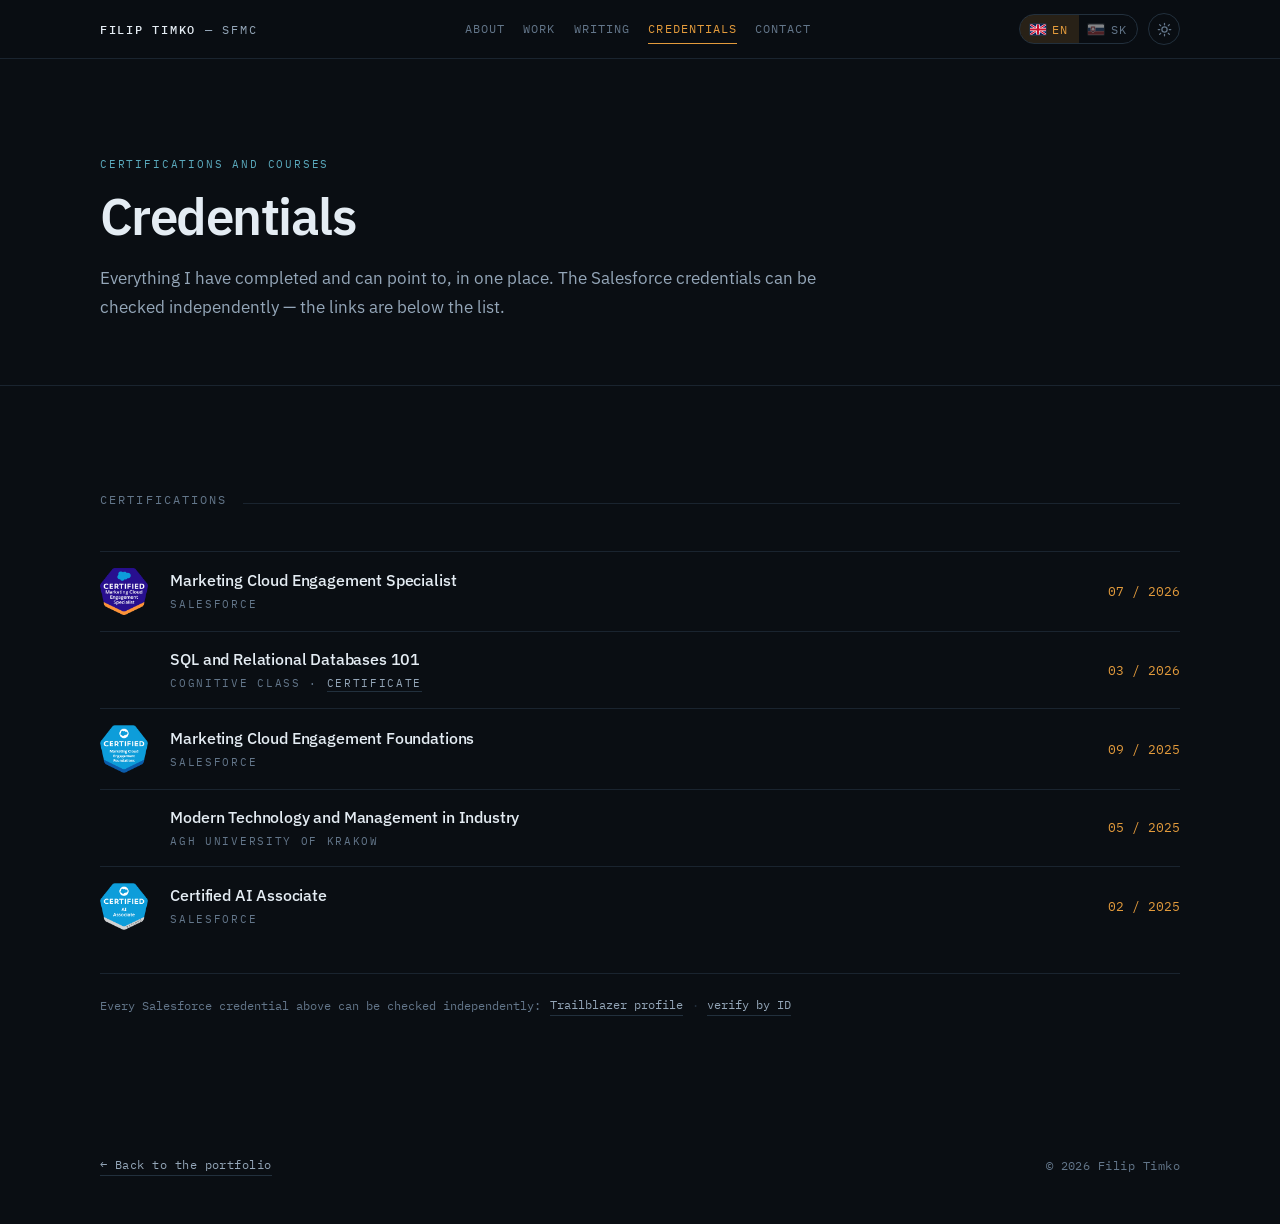
==== credentials/index.html @ 830c54b4 "Menu rework Menu rework" ====
<!doctype html>
<html lang="en">
<head>
<meta charset="utf-8">
<meta name="viewport" content="width=device-width, initial-scale=1">
<title>Credentials — Filip Timko</title>
<meta name="description" content="Certifications and courses completed by Filip Timko - Salesforce Marketing Cloud, SQL and related training.">
<meta property="og:title" content="Credentials — Filip Timko">
<meta property="og:description" content="Certifications and courses completed by Filip Timko - Salesforce Marketing Cloud, SQL and related training.">
<meta property="og:type" content="website">
<meta property="og:url" content="https://timko-filip.github.io/credentials/">
<meta property="og:image" content="https://timko-filip.github.io/assets/img/og.png?v=2">
<meta name="twitter:card" content="summary_large_image">
<meta name="twitter:image" content="https://timko-filip.github.io/assets/img/og.png?v=2">

<link rel="icon" href="../favicon.svg" type="image/svg+xml">
<link rel="preconnect" href="https://fonts.googleapis.com">
<link rel="preconnect" href="https://fonts.gstatic.com" crossorigin>
<link rel="stylesheet" href="https://fonts.googleapis.com/css2?family=IBM+Plex+Mono:wght@400;500&family=IBM+Plex+Sans:wght@400;500;600;700&display=swap">
<link rel="stylesheet" href="../assets/css/style.css">

<script>
  try {
    if (localStorage.getItem('ft-theme') === 'light') {
      document.documentElement.setAttribute('data-ft-theme', 'light');
    }
  } catch (e) {}
</script>
</head>
<body class="case-page">

<header class="topbar">
  <div class="topbar-inner">
    <a class="mark" href="../"><b>Filip Timko</b> — SFMC</a>
    <nav class="nav" aria-label="Sections">
      <a href="../#about" data-en="About" data-sk="O mne">About</a>
      <a href="../#projects" data-en="Work" data-sk="Projekty">Work</a>
      <a href="../writing/" data-en="Writing" data-sk="Texty">Writing</a>
      <a href="../credentials/" aria-current="page" data-en="Credentials" data-sk="Certifikáty">Credentials</a>
      <a href="../#contact" data-en="Contact" data-sk="Kontakt">Contact</a>
    </nav>
    <div class="controls">
      <div class="langswitch" role="group" aria-label="Language">
        <button class="lang-btn" data-lang="en" aria-pressed="true">
          <svg viewBox="0 0 24 16" aria-hidden="true">
            <clipPath id="fl-uk"><rect width="24" height="16" rx="1"></rect></clipPath>
            <g clip-path="url(#fl-uk)">
              <rect width="24" height="16" fill="#012169"></rect>
              <path d="M0,0 L24,16 M24,0 L0,16" stroke="#FFF" stroke-width="3.4"></path>
              <path d="M0,0 L24,16 M24,0 L0,16" stroke="#C8102E" stroke-width="1.9"></path>
              <path d="M12,0 V16 M0,8 H24" stroke="#FFF" stroke-width="5.4"></path>
              <path d="M12,0 V16 M0,8 H24" stroke="#C8102E" stroke-width="3.2"></path>
            </g>
          </svg>
          <span>EN</span>
        </button>
        <button class="lang-btn" data-lang="sk" aria-pressed="false">
          <svg viewBox="0 0 24 16" aria-hidden="true">
            <clipPath id="fl-sk"><rect width="24" height="16" rx="1"></rect></clipPath>
            <g clip-path="url(#fl-sk)">
              <rect width="24" height="16" fill="#FFF"></rect>
              <rect y="5.33" width="24" height="5.34" fill="#0B4EA2"></rect>
              <rect y="10.67" width="24" height="5.33" fill="#EE1C25"></rect>
              <path d="M4.3,3.1 H10.7 V8.6 C10.7,11.3 7.5,12.9 7.5,12.9 C7.5,12.9 4.3,11.3 4.3,8.6 Z"
                    fill="#EE1C25" stroke="#FFF" stroke-width="0.75"></path>
              <path d="M6.9,4.4 H8.1 V10.8 H6.9 Z M5.9,5.9 H9.1 V7.0 H5.9 Z M5.3,7.8 H9.7 V8.9 H5.3 Z"
                    fill="#FFF"></path>
              <path d="M4.6,11.4 C5.3,10.2 6.2,10.4 6.5,11.4 C6.8,10.1 8.2,10.1 8.5,11.4 C8.8,10.4 9.7,10.2 10.4,11.4 Z"
                    fill="#0B4EA2"></path>
            </g>
          </svg>
          <span>SK</span>
        </button>
      </div>
      <button class="theme-btn" id="theme-btn" type="button" aria-label="Switch to light theme" title="Switch to light theme">
        <svg class="i-sun" viewBox="0 0 24 24" fill="none" stroke="currentColor" stroke-width="2" stroke-linecap="round" aria-hidden="true">
          <circle cx="12" cy="12" r="4.2"></circle>
          <path d="M12 2v2.4M12 19.6V22M4.2 4.2l1.7 1.7M18.1 18.1l1.7 1.7M2 12h2.4M19.6 12H22M4.2 19.8l1.7-1.7M18.1 5.9l1.7-1.7"></path>
        </svg>
        <svg class="i-moon" viewBox="0 0 24 24" fill="none" stroke="currentColor" stroke-width="2" stroke-linecap="round" stroke-linejoin="round" aria-hidden="true">
          <path d="M20.5 14.3A8.6 8.6 0 0 1 9.7 3.5a8.6 8.6 0 1 0 10.8 10.8z"></path>
        </svg>
      </button>
    </div>
  </div>
</header>

<main>
  <div class="case-head">
    <div class="wrap">
      <span class="where" data-en="Certifications and courses" data-sk="Certifikáty a kurzy">Certifications and courses</span>
      <h1 data-en="Credentials" data-sk="Certifikáty">Credentials</h1>
      <p class="case-lede" data-en="Everything I have completed and can point to, in one place. The Salesforce credentials can be checked independently — the links are below the list." data-sk="Všetko, čo mám dokončené a viem to doložiť, na jednom mieste. Salesforce certifikácie si viete nezávisle overiť — odkazy sú pod zoznamom.">Everything I have completed and can point to, in one place. The Salesforce credentials can be checked independently — the links are below the list.</p>
    </div>
  </div>

  <section class="case-body">
    <div class="wrap">
      <div class="sec-head">
        <span class="sec-label" data-en="Certifications" data-sk="Certifikácie">Certifications</span>
      </div>
      <div class="certs">
        <div class="cert">
          <img class="cert-badge" src="../assets/img/badges/mc-engagement-specialist.png" alt="Salesforce Certified Marketing Cloud Engagement Specialist" width="48" height="47" loading="lazy">
          <span class="issuer">Salesforce</span>
          <h3>Marketing Cloud Engagement Specialist</h3>
          <p class="when">07 / 2026</p>
        </div>
        <div class="cert">
          <span class="cert-badge"></span>
          <span class="issuer">Cognitive Class · <a href="https://courses.cognitiveclass.ai/certificates/9ca9938abc7b4b8894fe15376e07ab92" target="_blank" rel="noopener" data-en="certificate" data-sk="certifikát">certificate</a></span>
          <h3>SQL and Relational Databases 101</h3>
          <p class="when">03 / 2026</p>
        </div>
        <div class="cert">
          <img class="cert-badge" src="../assets/img/badges/mc-engagement-foundations.png" alt="Salesforce Certified Marketing Cloud Engagement Foundations" width="48" height="47" loading="lazy">
          <span class="issuer">Salesforce</span>
          <h3>Marketing Cloud Engagement Foundations</h3>
          <p class="when">09 / 2025</p>
        </div>
        <div class="cert">
          <span class="cert-badge"></span>
          <span class="issuer">AGH University of Krakow</span>
          <h3 data-en="Modern Technology and Management in Industry" data-sk="Modern Technology and Management in Industry">Modern Technology and Management in Industry</h3>
          <p class="when">05 / 2025</p>
        </div>
        <div class="cert">
          <img class="cert-badge" src="../assets/img/badges/ai-associate.png" alt="Salesforce Certified AI Associate" width="48" height="47" loading="lazy">
          <span class="issuer">Salesforce</span>
          <h3>Certified AI Associate</h3>
          <p class="when">02 / 2025</p>
        </div>
      </div>

        <p class="cert-verify">
          <span data-en="Every Salesforce credential above can be checked independently:" data-sk="Každú Salesforce certifikáciu vyššie si viete nezávisle overiť:">Every Salesforce credential above can be checked independently:</span>
          <a href="https://www.salesforce.com/trailblazer/timko-filip" target="_blank" rel="noopener" data-en="Trailblazer profile" data-sk="Trailblazer profil">Trailblazer profile</a>
          <span class="sep" aria-hidden="true">·</span>
          <a href="https://trailhead.salesforce.com/credentials/verification" target="_blank" rel="noopener" data-en="verify by ID" data-sk="overiť podľa ID">verify by ID</a>
        </p>
    </div>
  </section>


  <footer>
    <div class="wrap">
      <a class="back" href="../" data-en="← Back to the portfolio" data-sk="← Späť na portfólio">← Back to the portfolio</a>
      <span>© <span id="yr">2026</span> Filip Timko</span>
    </div>
  </footer>
</main>

<script src="../assets/js/main.js" defer></script>
</body>
</html>
---- assets/css/style.css ----
/* Dark is the default identity of this page. The toggle opts into light. */
  :root{
    --ground:#0A0E13;
    --surface:#111820;
    --raised:#161F29;
    --line:#22303D;
    --line-soft:#1A242F;
    --ink:#E4ECF3;
    --ink-dim:#94A6B8;
    --ink-faint:#63768A;
    --amber:#E39B3C;
    --amber-hi:#F0AD50;
    --amber-soft:rgba(227,155,60,.14);
    --teal:#5AA9BC;
    --on-accent:#12161B;
    --topbar-bg:rgba(10,14,19,.82);
    --ring:rgba(227,155,60,.07);
    --shadow:rgba(0,0,0,.5);
    --trace-opacity:.5;
    --sans:"IBM Plex Sans","Segoe UI",system-ui,-apple-system,sans-serif;
    --mono:"IBM Plex Mono",ui-monospace,SFMono-Regular,Menlo,monospace;
    --wrap:min(1080px,100% - 3rem);
  }

  :root[data-ft-theme="light"]{
    --ground:#DDE5EC;
    --surface:#E9EFF4;
    --raised:#D1DBE4;
    --line:#AFC0CD;
    --line-soft:#C7D3DD;
    --ink:#0E1821;
    --ink-dim:#405366;
    --ink-faint:#506374;
    --amber:#8E550B;
    --amber-hi:#77460A;
    --amber-soft:rgba(142,85,11,.12);
    --teal:#1B657A;
    --on-accent:#F4F8FB;
    --topbar-bg:rgba(221,229,236,.86);
    --ring:rgba(142,85,11,.12);
    --shadow:rgba(14,24,33,.16);
    --trace-opacity:.45;
  }

  html{color-scheme:dark;scroll-behavior:smooth}
  html[data-ft-theme="light"]{color-scheme:light}

  *{box-sizing:border-box}

  body{
    margin:0;
    background:var(--ground);
    color:var(--ink);
    font-family:var(--sans);
    font-size:17px;
    line-height:1.65;
    -webkit-font-smoothing:antialiased;
  }

  a{color:inherit}
  :focus-visible{outline:2px solid var(--amber);outline-offset:3px;border-radius:2px}

  .wrap{width:var(--wrap);margin-inline:auto}

  /* ---------- header ---------- */
  .topbar{
    position:sticky;top:0;z-index:20;
    background:var(--topbar-bg);
    backdrop-filter:blur(10px);
    border-bottom:1px solid var(--line-soft);
  }
  .topbar-inner{
    width:var(--wrap);margin-inline:auto;
    display:flex;align-items:center;justify-content:space-between;gap:1rem;
    height:58px;
  }
  .mark{
    font-family:var(--mono);font-size:.78rem;letter-spacing:.14em;
    text-transform:uppercase;color:var(--ink-dim);text-decoration:none;
    white-space:nowrap;
  }
  .mark b{color:var(--ink);font-weight:500}

  .nav{
    display:flex;gap:1.15rem;flex:1;justify-content:center;
    overflow-x:auto;scrollbar-width:none;-ms-overflow-style:none;
  }
  .nav::-webkit-scrollbar{display:none}
  .nav a{
    font-family:var(--mono);font-size:.72rem;letter-spacing:.09em;
    text-transform:uppercase;color:var(--ink-faint);text-decoration:none;
    white-space:nowrap;padding:.3rem 0;
    border-bottom:1px solid transparent;
    transition:color .18s,border-color .18s;
  }
  .nav a:hover{color:var(--ink)}
  .nav a.active,
  .nav a[aria-current="page"]{color:var(--amber);border-bottom-color:var(--amber)}

  /* "see everything" link that sends a section on to its own page */
  .sec-more{
    margin:1.6rem 0 0;font-family:var(--mono);font-size:.8rem;letter-spacing:.04em;
  }
  .sec-more a{
    color:var(--teal);text-decoration:none;border-bottom:1px solid transparent;
    transition:color .18s,border-color .18s;
  }
  .sec-more a:hover{color:var(--amber);border-bottom-color:var(--amber)}

  .langswitch{display:flex;border:1px solid var(--line);border-radius:999px;overflow:hidden}
  .lang-btn{
    appearance:none;border:0;background:transparent;cursor:pointer;
    display:inline-flex;align-items:center;gap:.42rem;
    font-family:var(--mono);font-size:.72rem;letter-spacing:.1em;
    padding:.38rem .62rem;color:var(--ink-faint);
    transition:color .18s,background .18s;
  }
  .lang-btn:hover{color:var(--ink)}
  .lang-btn[aria-pressed="true"]{background:var(--amber-soft);color:var(--amber)}
  .lang-btn svg{
    width:16px;height:11px;display:block;border-radius:1px;
    box-shadow:0 0 0 1px var(--line);
    opacity:.5;filter:saturate(.45);transition:opacity .18s,filter .18s;
  }
  .lang-btn[aria-pressed="true"] svg,
  .lang-btn:hover svg{opacity:1;filter:none}

  .controls{display:flex;align-items:center;gap:.6rem}
  .theme-btn{
    appearance:none;cursor:pointer;
    display:inline-flex;align-items:center;justify-content:center;
    width:32px;height:32px;border-radius:999px;
    border:1px solid var(--line);background:transparent;color:var(--ink-faint);
    transition:color .18s,border-color .18s,background .18s;
  }
  .theme-btn:hover{color:var(--amber);border-color:var(--amber);background:var(--amber-soft)}
  .theme-btn svg{width:15px;height:15px;display:block}
  .theme-btn .i-moon{display:none}
  :root[data-ft-theme="light"] .theme-btn .i-moon{display:block}
  :root[data-ft-theme="light"] .theme-btn .i-sun{display:none}

  /* ---------- hero ---------- */
  .hero{position:relative;overflow:hidden;border-bottom:1px solid var(--line-soft);padding-bottom:clamp(2.5rem,6vw,4rem)}
  .journey-band{
    position:relative;width:100%;
    height:clamp(170px,23vw,240px);
    margin-top:clamp(2.5rem,6vw,4rem);
  }
  .journey{position:absolute;inset:0;width:100%;height:100%;display:block;pointer-events:none}

  .hero-inner{
    position:relative;z-index:2;
    padding:clamp(4rem,10vw,7rem) 0 0;
  }
  .eyebrow{
    font-family:var(--mono);font-size:.75rem;letter-spacing:.18em;
    text-transform:uppercase;color:var(--ink-faint);margin:0 0 1.6rem;
    display:flex;align-items:center;gap:.6rem;
  }
  .eyebrow::before{content:"";width:26px;height:1px;background:var(--amber);display:inline-block}

  h1{
    font-size:clamp(3rem,9.5vw,6.2rem);
    line-height:.98;letter-spacing:-.04em;font-weight:600;
    margin:0;text-wrap:balance;
  }
  .role{
    font-family:var(--mono);font-size:clamp(.85rem,1.9vw,1rem);
    color:var(--amber);margin:1.2rem 0 0;letter-spacing:-.01em;
  }
  .lede{
    max-width:30em;color:var(--ink-dim);font-size:1.06rem;
    margin:1.8rem 0 0;text-wrap:pretty;
  }
  .actions{display:flex;flex-wrap:wrap;gap:.7rem;margin-top:2.5rem}
  .btn{
    display:inline-flex;align-items:center;gap:.5rem;
    font-family:var(--mono);font-size:.8rem;letter-spacing:.06em;
    text-decoration:none;padding:.72rem 1.15rem;border-radius:3px;
    border:1px solid var(--line);color:var(--ink);
    background:color-mix(in srgb, var(--ground) 65%, transparent);
    transition:border-color .18s,background .18s,transform .18s;
  }
  .btn:hover{border-color:var(--amber);background:var(--amber-soft);transform:translateY(-1px)}
  .btn-primary{background:var(--amber);border-color:var(--amber);color:var(--on-accent);font-weight:500}
  .btn-primary:hover{background:var(--amber-hi);border-color:var(--amber-hi);color:var(--on-accent)}

  .journey-caption{
    font-family:var(--mono);font-size:.71rem;line-height:1.6;letter-spacing:.03em;
    color:var(--ink-faint);margin:1.2rem 0 0;max-width:34em;
  }

  /* ---------- sections ---------- */
  section{
    padding:clamp(4rem,9vw,6.5rem) 0;
    border-bottom:1px solid var(--line-soft);
    scroll-margin-top:74px;
  }
  .sec-head{display:flex;align-items:baseline;gap:1rem;margin-bottom:2.6rem}
  .sec-label{
    font-family:var(--mono);font-size:.73rem;letter-spacing:.18em;
    text-transform:uppercase;color:var(--ink-faint);white-space:nowrap;
  }
  .sec-head::after{content:"";flex:1;height:1px;background:var(--line-soft)}

  /* ---------- scope strip ---------- */
  .scope{border-bottom:1px solid var(--line-soft);padding:clamp(2rem,4vw,2.8rem) 0}
  .scope-grid{display:grid;grid-template-columns:repeat(auto-fit,minmax(215px,1fr));gap:1.7rem 2.6rem}
  .scope h3{
    font-family:var(--mono);font-size:.68rem;letter-spacing:.16em;
    text-transform:uppercase;color:var(--teal);font-weight:500;margin:0 0 .5rem;
  }
  .scope p{margin:0;color:var(--ink-dim);font-size:.93rem;line-height:1.55}

  /* ---------- about ---------- */
  .about-photo{margin:0 0 1.6rem}
  .about-photo img{
    display:block;width:132px;height:132px;border-radius:50%;
    object-fit:cover;border:1px solid var(--line);
    box-shadow:0 0 0 5px var(--ring);
  }
  .thesis-curve{display:block;width:100%;height:auto;margin:0;opacity:.75}
  .thesis-curve .curve{
    fill:none;stroke:var(--amber);stroke-width:1.8;
    stroke-linecap:round;stroke-linejoin:round;
    stroke-dasharray:640;stroke-dashoffset:640;
    animation:draw 2.2s cubic-bezier(.6,.05,.2,1) .3s forwards;
  }
  .thesis-curve .setpoint{stroke:var(--teal);stroke-width:1;stroke-dasharray:4 6;opacity:.6}
  .thesis-curve .axis{stroke:var(--line);stroke-width:1}
  @keyframes draw{to{stroke-dashoffset:0}}

  .about-grid{
    display:grid;grid-template-columns:minmax(0,1.6fr) minmax(230px,1fr);
    gap:clamp(2rem,5vw,3.5rem);align-items:start;
  }
  .about-text p{
    margin:0 0 1.1rem;color:var(--ink-dim);
    font-size:1.03rem;line-height:1.68;max-width:40em;text-wrap:pretty;
  }
  .about-text p:last-child{margin-bottom:0}
  .about-side{
    display:flex;flex-direction:column;gap:1.5rem;
    border-left:1px solid var(--line-soft);padding-left:1.7rem;
  }
  .about-side h3{
    font-family:var(--mono);font-size:.71rem;letter-spacing:.15em;
    text-transform:uppercase;color:var(--amber);font-weight:500;margin:0 0 .45rem;
  }
  .about-side p{margin:0;color:var(--ink-dim);font-size:.94rem;line-height:1.55}

  @media (max-width:820px){
    .about-grid{grid-template-columns:1fr;gap:2rem}
    .about-side{
      border-left:0;border-top:1px solid var(--line-soft);
      padding-left:0;padding-top:1.6rem;
    }
  }

  .grid-2{
    display:grid;grid-template-columns:repeat(auto-fit,minmax(270px,1fr));
    gap:2.4rem 3rem;
  }
  .cell{padding:1.4rem 0 0;border-top:1px solid var(--line-soft)}
  .cell h3{font-size:1.05rem;font-weight:600;margin:0 0 .6rem;letter-spacing:-.01em}
  .cell .tag{
    display:block;font-family:var(--mono);font-size:.7rem;letter-spacing:.16em;
    text-transform:uppercase;color:var(--teal);margin-bottom:.85rem;
  }
  .cell p{margin:0;color:var(--ink-dim);font-size:.96rem;line-height:1.62}

  /* ---------- timeline ---------- */
  .timeline{display:flex;flex-direction:column}
  .job{
    display:grid;grid-template-columns:160px 1fr;gap:2rem;
    padding:2rem 0;border-top:1px solid var(--line-soft);
  }
  .job:first-child{border-top:0;padding-top:0}
  .job-when{
    font-family:var(--mono);font-size:.78rem;color:var(--ink-faint);
    letter-spacing:.03em;padding-top:.3rem;
  }
  .job-when .now{color:var(--amber)}
  .job h3{margin:0;font-size:1.12rem;font-weight:600;letter-spacing:-.01em}
  .job .org{font-family:var(--mono);font-size:.82rem;color:var(--teal);margin:.3rem 0 1rem}
  .job ul{margin:0;padding:0;list-style:none;display:flex;flex-direction:column;gap:.45rem}
  .job li{
    color:var(--ink-dim);font-size:.96rem;line-height:1.55;
    padding-left:1.15rem;position:relative;
  }
  .job li::before{
    content:"";position:absolute;left:0;top:.68em;
    width:5px;height:1px;background:var(--amber);
  }
  .subrole{
    margin-top:1.4rem;padding-top:1.2rem;border-top:1px dashed var(--line);
  }
  .subrole .sub-title{
    font-family:var(--mono);font-size:.74rem;letter-spacing:.14em;
    text-transform:uppercase;color:var(--amber);margin:0 0 .8rem;
  }

  .job-detail{margin-top:.2rem}
  .job-detail summary{
    cursor:pointer;list-style:none;display:inline-flex;align-items:center;gap:.5rem;
    font-family:var(--mono);font-size:.75rem;letter-spacing:.05em;color:var(--teal);
    transition:color .18s;
  }
  .job-detail summary::-webkit-details-marker{display:none}
  .job-detail summary::before{
    content:"+";color:var(--amber);font-size:1rem;line-height:1;width:.7em;
  }
  .job-detail[open] summary::before{content:"–"}
  .job-detail summary:hover{color:var(--ink)}
  .job-detail ul{margin-top:1rem}

  /* ---------- case study ---------- */
  .case{
    background:var(--surface);border:1px solid var(--line-soft);
    border-radius:2px;padding:clamp(1.5rem,4vw,2.4rem);margin-bottom:1rem;
  }
  .case .where{
    display:block;font-family:var(--mono);font-size:.7rem;letter-spacing:.15em;
    text-transform:uppercase;color:var(--teal);margin-bottom:.7rem;
  }
  .case h3{
    margin:0;font-size:clamp(1.25rem,3vw,1.55rem);
    font-weight:600;letter-spacing:-.02em;
  }
  .case-lede{
    margin:.8rem 0 0;color:var(--ink-dim);font-size:1.02rem;
    max-width:46em;text-wrap:pretty;
  }
  .case-blocks{
    display:grid;grid-template-columns:repeat(auto-fit,minmax(330px,1fr));
    gap:1.9rem 3rem;margin-top:2.2rem;
  }
  .case-blocks h4{
    font-family:var(--mono);font-size:.71rem;letter-spacing:.15em;
    text-transform:uppercase;color:var(--amber);font-weight:500;margin:0 0 .55rem;
  }
  .case-blocks p{margin:0;color:var(--ink-dim);font-size:.95rem;line-height:1.62}

  details.code{
    margin-top:2.2rem;padding-top:1.3rem;
    border-top:1px solid var(--line-soft);
  }
  details.code summary{
    cursor:pointer;list-style:none;display:inline-flex;align-items:center;gap:.55rem;
    font-family:var(--mono);font-size:.76rem;letter-spacing:.06em;color:var(--teal);
    transition:color .18s;
  }
  details.code summary::-webkit-details-marker{display:none}
  details.code summary::before{
    content:"+";color:var(--amber);font-size:1rem;line-height:1;width:.7em;
  }
  details.code[open] summary::before{content:"–"}
  details.code summary:hover{color:var(--ink)}
  .code-note{
    color:var(--ink-faint);font-size:.89rem;line-height:1.6;
    margin:1.1rem 0 0;max-width:54em;
  }
  pre{
    margin:1.1rem 0 0;background:var(--raised);
    border:1px solid var(--line-soft);border-radius:2px;
    padding:1.1rem 1.2rem;overflow-x:auto;
  }
  pre code{
    font-family:var(--mono);font-size:.77rem;line-height:1.7;
    color:var(--ink-dim);white-space:pre;
  }
  pre code .c{color:var(--ink-faint)}

  /* ---------- selected work ---------- */
  .works{display:grid;grid-template-columns:repeat(auto-fit,minmax(300px,1fr));gap:1rem}
  .work{
    background:var(--surface);border:1px solid var(--line-soft);
    padding:1.7rem;border-radius:2px;display:flex;flex-direction:column;gap:.75rem;
  }
  .work .where{
    font-family:var(--mono);font-size:.7rem;letter-spacing:.15em;
    text-transform:uppercase;color:var(--teal);
  }
  .work h3{margin:0;font-size:1.06rem;font-weight:600;letter-spacing:-.01em}
  .work p{margin:0;color:var(--ink-dim);font-size:.96rem;line-height:1.6}
  .work .stack{
    margin-top:auto;padding-top:.6rem;
    font-family:var(--mono);font-size:.74rem;color:var(--ink-faint);
  }

  .work-link{
    margin-top:.2rem;align-self:flex-start;
    font-family:var(--mono);font-size:.76rem;letter-spacing:.04em;
    color:var(--amber);text-decoration:none;
    border-bottom:1px solid transparent;padding-bottom:1px;
    transition:border-color .18s;
  }
  .work-link:hover{border-bottom-color:var(--amber)}

  /* ---------- case study pages ---------- */
  .case-head{
    border-bottom:1px solid var(--line-soft);
    padding:clamp(3.5rem,9vw,6rem) 0 clamp(2.5rem,6vw,4rem);
  }
  .case-page h1{
    font-size:clamp(2rem,5vw,3.2rem);line-height:1.05;
    letter-spacing:-.03em;font-weight:600;margin:0;text-wrap:balance;
  }
  .case-head .where{
    display:block;font-family:var(--mono);font-size:.71rem;letter-spacing:.16em;
    text-transform:uppercase;color:var(--teal);margin-bottom:1rem;
  }
  .case-head .case-lede{
    margin:1.3rem 0 0;color:var(--ink-dim);
    font-size:1.08rem;line-height:1.65;max-width:44em;text-wrap:pretty;
  }
  .case-body{border-bottom:0}
  .case-body .case-blocks{margin-top:0}
  .case-page footer .wrap{align-items:center}
  .case-page footer .back{
    color:var(--ink-dim);text-decoration:none;
    border-bottom:1px solid var(--line);padding-bottom:1px;
    transition:color .18s,border-color .18s;
  }
  .case-page footer .back:hover{color:var(--amber);border-color:var(--amber)}

  /* ---------- certs ---------- */
  .certs{display:flex;flex-direction:column}
  .cert{
    display:grid;grid-template-columns:48px 1fr auto;
    column-gap:1.4rem;row-gap:.2rem;align-items:center;
    padding:1rem 0;border-top:1px solid var(--line-soft);
  }
  .cert-badge{
    grid-column:1;grid-row:1 / span 2;
    width:48px;height:auto;display:block;align-self:center;
  }
  .cert h3{
    grid-column:2;grid-row:1;margin:0;align-self:end;
    font-size:1.02rem;font-weight:500;letter-spacing:-.01em;line-height:1.4;
  }
  .cert .when{
    grid-column:3;grid-row:1 / span 2;margin:0;justify-self:end;align-self:center;
    font-family:var(--mono);font-size:.79rem;color:var(--amber);
    font-variant-numeric:tabular-nums;white-space:nowrap;
  }
  .cert .issuer{
    grid-column:2;grid-row:2;align-self:start;
    font-family:var(--mono);font-size:.7rem;letter-spacing:.15em;
    text-transform:uppercase;color:var(--ink-faint);
  }

  .cert .issuer a{
    color:var(--ink-dim);text-decoration:none;
    border-bottom:1px solid var(--line);padding-bottom:1px;
    transition:color .18s,border-color .18s;
  }
  .cert .issuer a:hover{color:var(--amber);border-color:var(--amber)}

  .cert-verify{
    display:flex;flex-wrap:wrap;align-items:center;gap:.55rem;
    margin:1.7rem 0 0;padding-top:1.2rem;border-top:1px solid var(--line-soft);
    font-family:var(--mono);font-size:.77rem;color:var(--ink-faint);
  }
  .cert-verify a{
    color:var(--ink-dim);text-decoration:none;
    border-bottom:1px solid var(--line);padding-bottom:1px;
    transition:color .18s,border-color .18s;
  }
  .cert-verify a:hover{color:var(--amber);border-color:var(--amber)}
  .cert-verify .sep{color:var(--line)}

  /* ---------- education ---------- */
  .edu-grid{display:grid;grid-template-columns:1.35fr 1fr;gap:3rem}
  .degrees{display:flex;flex-direction:column;gap:1.8rem}
  .degree h3{margin:0;font-size:1.06rem;font-weight:600;letter-spacing:-.01em}
  .degree .org{font-family:var(--mono);font-size:.8rem;color:var(--teal);margin:.3rem 0 .55rem}
  .degree .field{margin:0 0 .6rem;color:var(--ink-dim);font-size:.96rem}
  .degree .years{
    font-family:var(--mono);font-size:.75rem;color:var(--ink-faint);
    letter-spacing:.03em;display:block;margin-bottom:.5rem;
  }
  .awards{display:flex;flex-wrap:wrap;gap:.4rem;margin-top:.2rem}
  .award{
    font-family:var(--mono);font-size:.72rem;letter-spacing:.02em;
    border:1px solid var(--amber);color:var(--amber);
    background:var(--amber-soft);border-radius:2px;padding:.25rem .55rem;
  }
  .thesis-figure{
    margin:0;align-self:start;
    border-left:2px solid var(--line);padding-left:1.4rem;
  }
  .thesis-figure figcaption{
    margin-top:.9rem;color:var(--ink-faint);
    font-family:var(--mono);font-size:.73rem;line-height:1.6;
  }

  /* ---------- chips ---------- */
  .chipsets{display:flex;flex-direction:column;gap:1.6rem}
  .chipset .set-label{
    font-family:var(--mono);font-size:.71rem;letter-spacing:.16em;
    text-transform:uppercase;color:var(--ink-faint);margin:0 0 .8rem;
  }
  .chips{display:flex;flex-wrap:wrap;gap:.45rem .55rem}
  .chip{
    font-family:var(--mono);font-size:.78rem;letter-spacing:.01em;
    color:var(--ink-dim);background:none;border:0;padding:0;
  }
  .chip:not(:last-child)::after{content:"·";color:var(--ink-faint);margin-left:.55rem}

  /* ---------- contact ---------- */
  .contact-grid{display:flex;flex-wrap:wrap;gap:3rem;align-items:flex-start}
  .contact-grid > p{margin:0;color:var(--ink-dim);max-width:28em}
  .contact-list{display:flex;flex-direction:column;gap:.95rem;font-family:var(--mono);font-size:.87rem}
  .c-row{display:flex;align-items:center;gap:.75rem}
  .c-icon{
    width:17px;height:17px;flex:none;
    color:var(--ink-faint);transition:color .18s;
  }
  .c-icon.is-logo{width:15px;height:15px}
  .c-row:hover .c-icon{color:var(--amber)}
  .contact-list a{color:var(--ink);text-decoration:none;border-bottom:1px solid var(--line);padding-bottom:2px;transition:border-color .18s,color .18s}
  .contact-list a:hover{color:var(--amber);border-color:var(--amber)}
  .sr-only{
    position:absolute;width:1px;height:1px;padding:0;margin:-1px;
    overflow:hidden;clip:rect(0 0 0 0);white-space:nowrap;border:0;
  }

  footer{padding:2.2rem 0 3rem}
  footer .wrap{
    display:flex;flex-wrap:wrap;gap:1rem;justify-content:space-between;
    font-family:var(--mono);font-size:.73rem;color:var(--ink-faint);letter-spacing:.04em;
  }

  @media (max-width:1000px){
    .topbar-inner{height:auto;flex-wrap:wrap;padding-top:.6rem}
    .mark{order:1}
    .controls{order:2;margin-left:auto}
    .nav{
      order:3;flex:0 0 100%;justify-content:flex-start;
      margin-top:.6rem;padding:.55rem 0 .15rem;
      border-top:1px solid var(--line-soft);
    }
    section{scroll-margin-top:116px}
  }

  @media (max-width:820px){
    .hero-inner{grid-template-columns:1fr;gap:2rem}
    .portrait{justify-self:start;order:-1}
    .portrait img{width:108px;height:108px}
  }

  @media (max-width:760px){
    .job{grid-template-columns:1fr;gap:.7rem}
    .edu-grid{grid-template-columns:1fr;gap:2.2rem}
    body{font-size:16px}
  }

  @media (prefers-reduced-motion:reduce){
    html{scroll-behavior:auto}
    .thesis-curve .curve{animation:none;stroke-dashoffset:0}
    *{transition:none !important}
  }
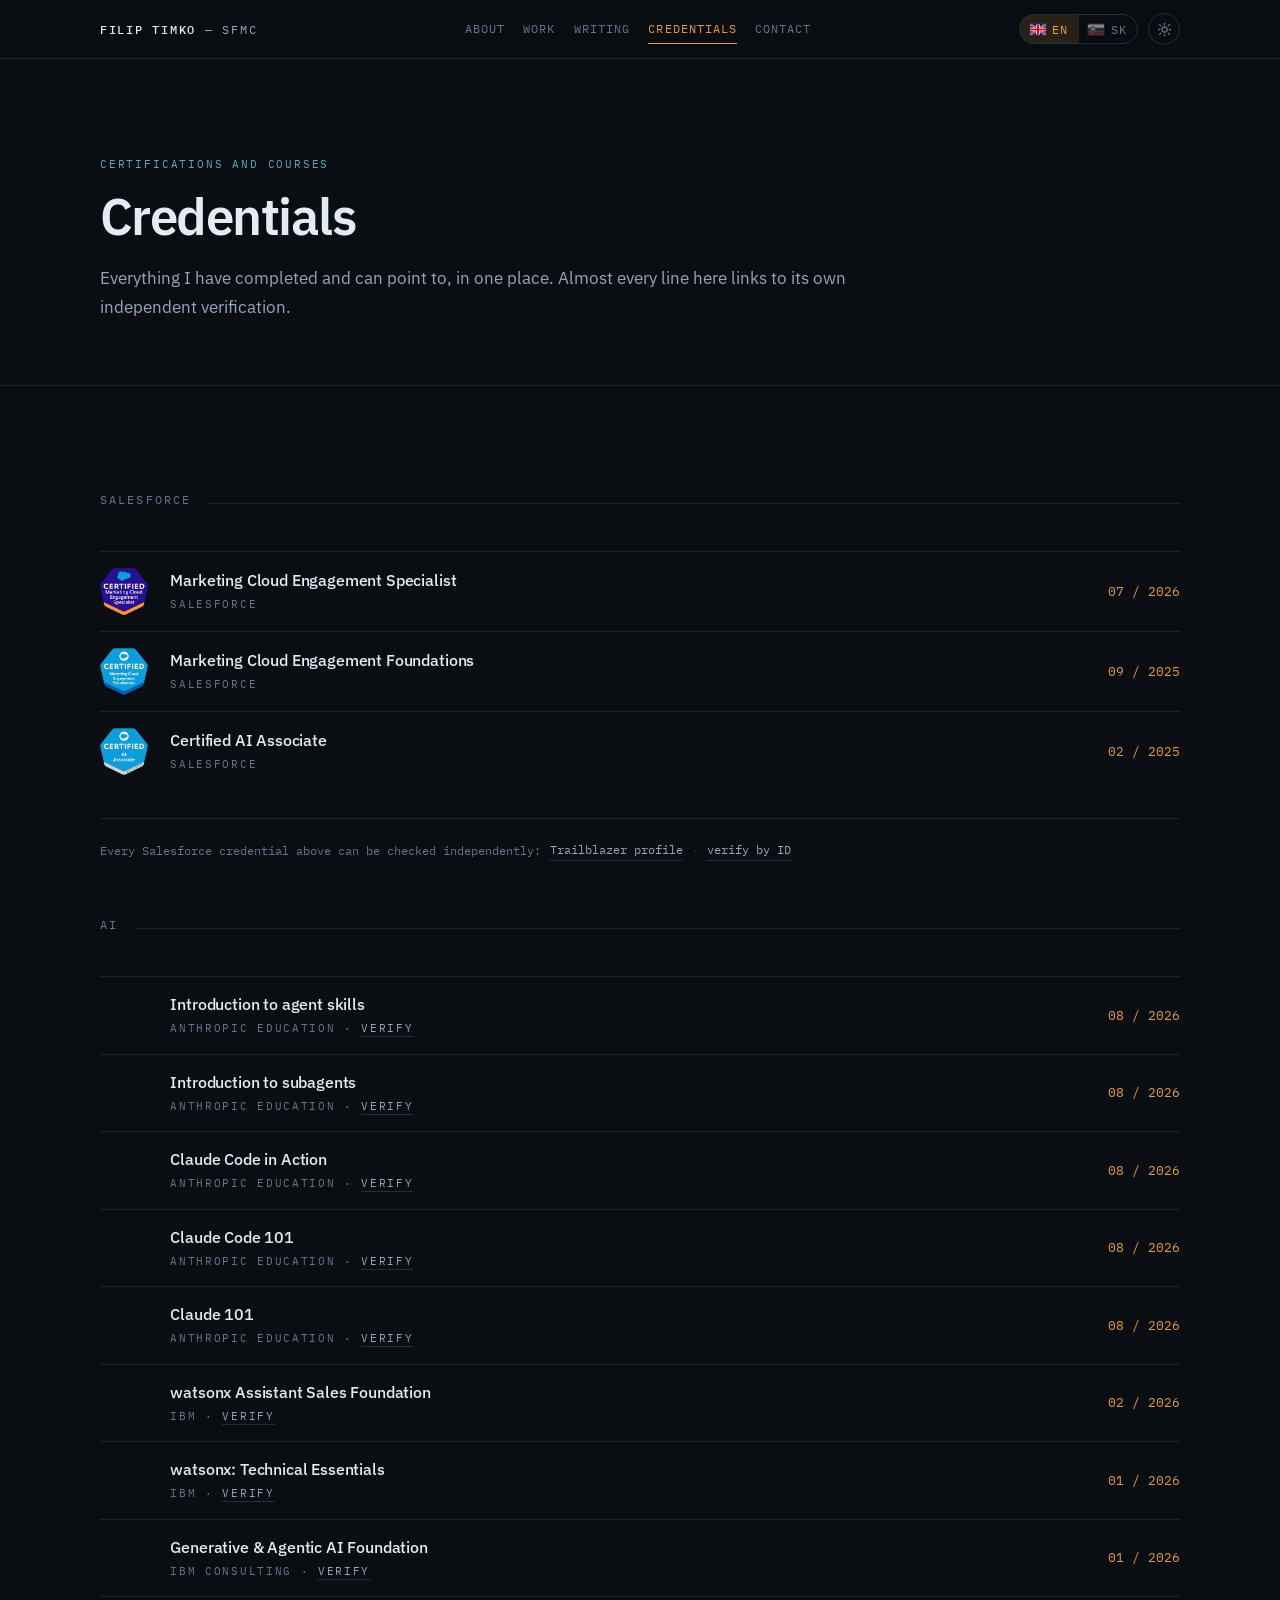
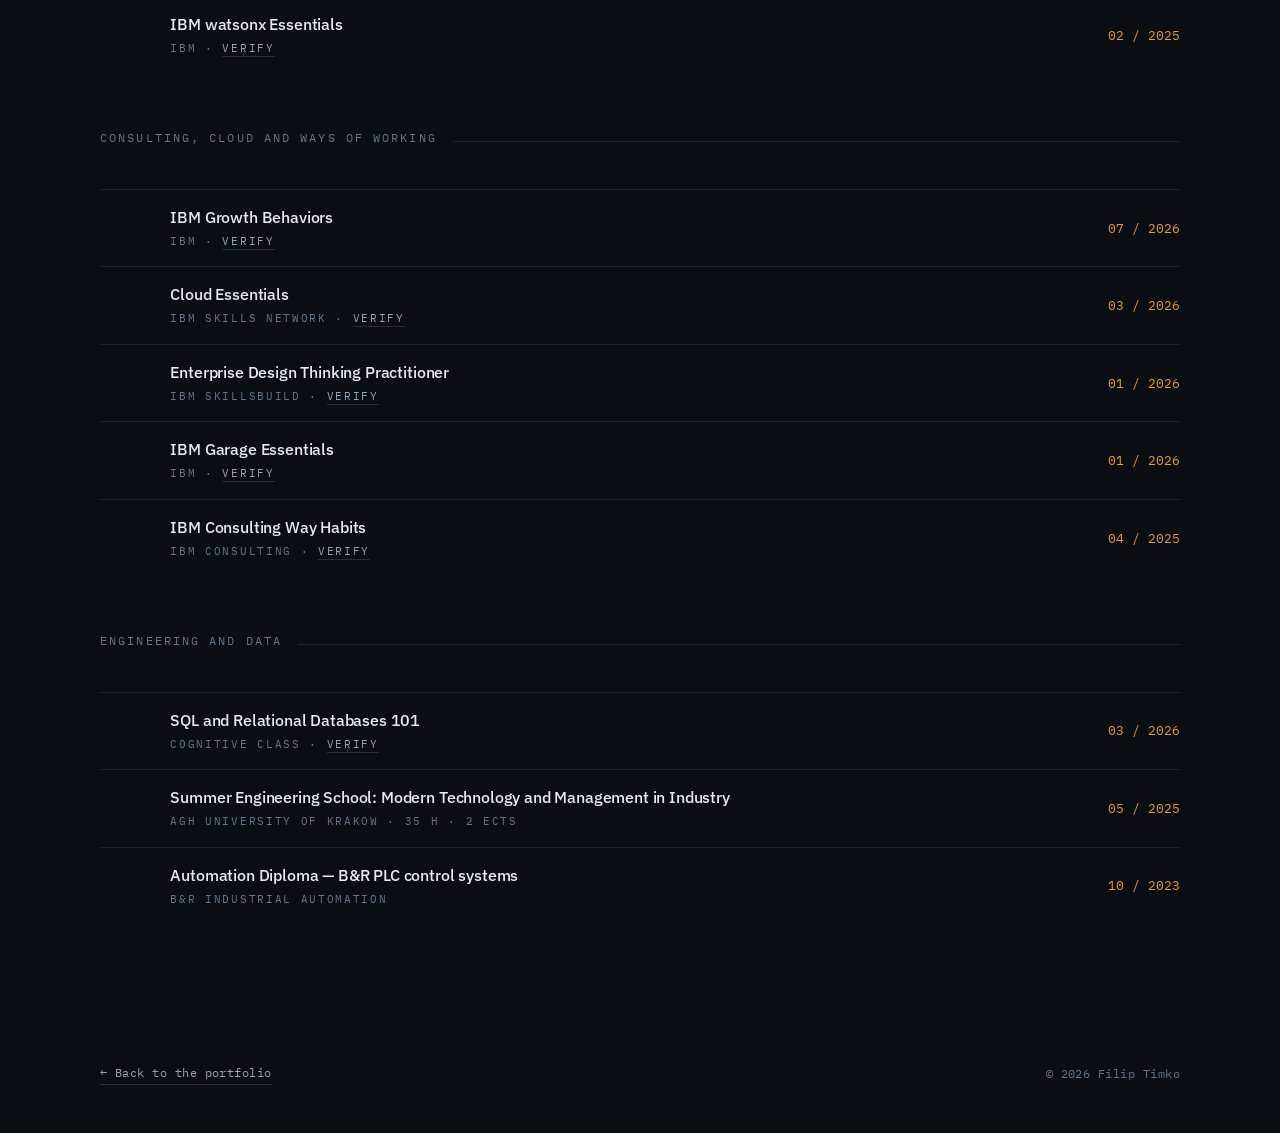
==== commit b9c1d782: "Credentials update Credentials update" ====
--- a/credentials/index.html
+++ b/credentials/index.html
@@ -90,54 +90,158 @@
     <div class="wrap">
       <span class="where" data-en="Certifications and courses" data-sk="Certifikáty a kurzy">Certifications and courses</span>
       <h1 data-en="Credentials" data-sk="Certifikáty">Credentials</h1>
-      <p class="case-lede" data-en="Everything I have completed and can point to, in one place. The Salesforce credentials can be checked independently — the links are below the list." data-sk="Všetko, čo mám dokončené a viem to doložiť, na jednom mieste. Salesforce certifikácie si viete nezávisle overiť — odkazy sú pod zoznamom.">Everything I have completed and can point to, in one place. The Salesforce credentials can be checked independently — the links are below the list.</p>
+      <p class="case-lede" data-en="Everything I have completed and can point to, in one place. Almost every line here links to its own independent verification." data-sk="Všetko, čo mám dokončené a viem to doložiť, na jednom mieste. Takmer každý riadok odkazuje na svoje nezávislé overenie.">Everything I have completed and can point to, in one place. Almost every line here links to its own independent verification.</p>
     </div>
   </div>
 
   <section class="case-body">
     <div class="wrap">
       <div class="sec-head">
-        <span class="sec-label" data-en="Certifications" data-sk="Certifikácie">Certifications</span>
-      </div>
-      <div class="certs">
-        <div class="cert">
-          <img class="cert-badge" src="../assets/img/badges/mc-engagement-specialist.png" alt="Salesforce Certified Marketing Cloud Engagement Specialist" width="48" height="47" loading="lazy">
+        <span class="sec-label" data-en="Salesforce" data-sk="Salesforce">Salesforce</span>
+      </div>
+      <div class="certs">
+        <div class="cert">
+          <img class="cert-badge" src="../assets/img/badges/mc-engagement-specialist.png" alt="Marketing Cloud Engagement Specialist" width="48" height="47" loading="lazy">
           <span class="issuer">Salesforce</span>
           <h3>Marketing Cloud Engagement Specialist</h3>
           <p class="when">07 / 2026</p>
         </div>
         <div class="cert">
-          <span class="cert-badge"></span>
-          <span class="issuer">Cognitive Class · <a href="https://courses.cognitiveclass.ai/certificates/9ca9938abc7b4b8894fe15376e07ab92" target="_blank" rel="noopener" data-en="certificate" data-sk="certifikát">certificate</a></span>
-          <h3>SQL and Relational Databases 101</h3>
-          <p class="when">03 / 2026</p>
-        </div>
-        <div class="cert">
-          <img class="cert-badge" src="../assets/img/badges/mc-engagement-foundations.png" alt="Salesforce Certified Marketing Cloud Engagement Foundations" width="48" height="47" loading="lazy">
+          <img class="cert-badge" src="../assets/img/badges/mc-engagement-foundations.png" alt="Marketing Cloud Engagement Foundations" width="48" height="47" loading="lazy">
           <span class="issuer">Salesforce</span>
           <h3>Marketing Cloud Engagement Foundations</h3>
           <p class="when">09 / 2025</p>
         </div>
         <div class="cert">
-          <span class="cert-badge"></span>
-          <span class="issuer">AGH University of Krakow</span>
-          <h3 data-en="Modern Technology and Management in Industry" data-sk="Modern Technology and Management in Industry">Modern Technology and Management in Industry</h3>
-          <p class="when">05 / 2025</p>
-        </div>
-        <div class="cert">
-          <img class="cert-badge" src="../assets/img/badges/ai-associate.png" alt="Salesforce Certified AI Associate" width="48" height="47" loading="lazy">
+          <img class="cert-badge" src="../assets/img/badges/ai-associate.png" alt="Certified AI Associate" width="48" height="47" loading="lazy">
           <span class="issuer">Salesforce</span>
           <h3>Certified AI Associate</h3>
           <p class="when">02 / 2025</p>
         </div>
       </div>
-
         <p class="cert-verify">
           <span data-en="Every Salesforce credential above can be checked independently:" data-sk="Každú Salesforce certifikáciu vyššie si viete nezávisle overiť:">Every Salesforce credential above can be checked independently:</span>
           <a href="https://www.salesforce.com/trailblazer/timko-filip" target="_blank" rel="noopener" data-en="Trailblazer profile" data-sk="Trailblazer profil">Trailblazer profile</a>
           <span class="sep" aria-hidden="true">·</span>
           <a href="https://trailhead.salesforce.com/credentials/verification" target="_blank" rel="noopener" data-en="verify by ID" data-sk="overiť podľa ID">verify by ID</a>
         </p>
+      <div class="sec-head is-later">
+        <span class="sec-label" data-en="AI" data-sk="AI">AI</span>
+      </div>
+      <div class="certs">
+        <div class="cert">
+          <span class="cert-badge"></span>
+          <span class="issuer">Anthropic Education · <a href="https://verify.skilljar.com/c/4yjzbx22giz5" target="_blank" rel="noopener" data-en="verify" data-sk="overiť">verify</a></span>
+          <h3>Introduction to agent skills</h3>
+          <p class="when">08 / 2026</p>
+        </div>
+        <div class="cert">
+          <span class="cert-badge"></span>
+          <span class="issuer">Anthropic Education · <a href="https://verify.skilljar.com/c/y8nhwi9qtssi" target="_blank" rel="noopener" data-en="verify" data-sk="overiť">verify</a></span>
+          <h3>Introduction to subagents</h3>
+          <p class="when">08 / 2026</p>
+        </div>
+        <div class="cert">
+          <span class="cert-badge"></span>
+          <span class="issuer">Anthropic Education · <a href="https://verify.skilljar.com/c/pduvxz4h2j2i" target="_blank" rel="noopener" data-en="verify" data-sk="overiť">verify</a></span>
+          <h3>Claude Code in Action</h3>
+          <p class="when">08 / 2026</p>
+        </div>
+        <div class="cert">
+          <span class="cert-badge"></span>
+          <span class="issuer">Anthropic Education · <a href="https://verify.skilljar.com/c/yg8nuvpuxwrz" target="_blank" rel="noopener" data-en="verify" data-sk="overiť">verify</a></span>
+          <h3>Claude Code 101</h3>
+          <p class="when">08 / 2026</p>
+        </div>
+        <div class="cert">
+          <span class="cert-badge"></span>
+          <span class="issuer">Anthropic Education · <a href="https://verify.skilljar.com/c/3xsajerzi2to" target="_blank" rel="noopener" data-en="verify" data-sk="overiť">verify</a></span>
+          <h3>Claude 101</h3>
+          <p class="when">08 / 2026</p>
+        </div>
+        <div class="cert">
+          <span class="cert-badge"></span>
+          <span class="issuer">IBM · <a href="https://www.credly.com/badges/9da2e0a1-224f-48f8-bdaa-f203647a443f/public_url" target="_blank" rel="noopener" data-en="verify" data-sk="overiť">verify</a></span>
+          <h3>watsonx Assistant Sales Foundation</h3>
+          <p class="when">02 / 2026</p>
+        </div>
+        <div class="cert">
+          <span class="cert-badge"></span>
+          <span class="issuer">IBM · <a href="https://www.credly.com/badges/3cf91364-1875-4673-8161-e36936a587f3/public_url" target="_blank" rel="noopener" data-en="verify" data-sk="overiť">verify</a></span>
+          <h3>watsonx: Technical Essentials</h3>
+          <p class="when">01 / 2026</p>
+        </div>
+        <div class="cert">
+          <span class="cert-badge"></span>
+          <span class="issuer">IBM Consulting · <a href="https://www.credly.com/badges/37bdfb47-d6e5-4583-ad37-77d05b7e20e5/public_url" target="_blank" rel="noopener" data-en="verify" data-sk="overiť">verify</a></span>
+          <h3>Generative &amp; Agentic AI Foundation</h3>
+          <p class="when">01 / 2026</p>
+        </div>
+        <div class="cert">
+          <span class="cert-badge"></span>
+          <span class="issuer">IBM · <a href="https://www.credly.com/badges/9e5c6066-ccf0-4714-981d-faac46352c63/public_url" target="_blank" rel="noopener" data-en="verify" data-sk="overiť">verify</a></span>
+          <h3>IBM watsonx Essentials</h3>
+          <p class="when">02 / 2025</p>
+        </div>
+      </div>
+      <div class="sec-head is-later">
+        <span class="sec-label" data-en="Consulting, cloud and ways of working" data-sk="Konzulting, cloud a spôsob práce">Consulting, cloud and ways of working</span>
+      </div>
+      <div class="certs">
+        <div class="cert">
+          <span class="cert-badge"></span>
+          <span class="issuer">IBM · <a href="https://www.credly.com/badges/8f8e0bd7-86a2-4bc7-8079-437cb43ee70a/public_url" target="_blank" rel="noopener" data-en="verify" data-sk="overiť">verify</a></span>
+          <h3>IBM Growth Behaviors</h3>
+          <p class="when">07 / 2026</p>
+        </div>
+        <div class="cert">
+          <span class="cert-badge"></span>
+          <span class="issuer">IBM Skills Network · <a href="https://www.credly.com/badges/3284dd9f-8831-4cae-8b4e-796c6c68597f/public_url" target="_blank" rel="noopener" data-en="verify" data-sk="overiť">verify</a></span>
+          <h3>Cloud Essentials</h3>
+          <p class="when">03 / 2026</p>
+        </div>
+        <div class="cert">
+          <span class="cert-badge"></span>
+          <span class="issuer">IBM SkillsBuild · <a href="https://www.credly.com/badges/a8fd1fcd-4f05-4cd1-b07f-9603db50d872/public_url" target="_blank" rel="noopener" data-en="verify" data-sk="overiť">verify</a></span>
+          <h3>Enterprise Design Thinking Practitioner</h3>
+          <p class="when">01 / 2026</p>
+        </div>
+        <div class="cert">
+          <span class="cert-badge"></span>
+          <span class="issuer">IBM · <a href="https://www.credly.com/badges/5d77fdce-96b4-4013-96cb-df603c77d776/public_url" target="_blank" rel="noopener" data-en="verify" data-sk="overiť">verify</a></span>
+          <h3>IBM Garage Essentials</h3>
+          <p class="when">01 / 2026</p>
+        </div>
+        <div class="cert">
+          <span class="cert-badge"></span>
+          <span class="issuer">IBM Consulting · <a href="https://www.credly.com/badges/298b38ce-926c-4e8f-bd38-1dc810502193/public_url" target="_blank" rel="noopener" data-en="verify" data-sk="overiť">verify</a></span>
+          <h3>IBM Consulting Way Habits</h3>
+          <p class="when">04 / 2025</p>
+        </div>
+      </div>
+      <div class="sec-head is-later">
+        <span class="sec-label" data-en="Engineering and data" data-sk="Inžinierstvo a dáta">Engineering and data</span>
+      </div>
+      <div class="certs">
+        <div class="cert">
+          <span class="cert-badge"></span>
+          <span class="issuer">Cognitive Class · <a href="https://courses.cognitiveclass.ai/certificates/9ca9938abc7b4b8894fe15376e07ab92" target="_blank" rel="noopener" data-en="verify" data-sk="overiť">verify</a></span>
+          <h3>SQL and Relational Databases 101</h3>
+          <p class="when">03 / 2026</p>
+        </div>
+        <div class="cert">
+          <span class="cert-badge"></span>
+          <span class="issuer">AGH University of Krakow · 35 h · 2 ECTS</span>
+          <h3>Summer Engineering School: Modern Technology and Management in Industry</h3>
+          <p class="when">05 / 2025</p>
+        </div>
+        <div class="cert">
+          <span class="cert-badge"></span>
+          <span class="issuer">B&amp;R Industrial Automation</span>
+          <h3 data-en="Automation Diploma — B&amp;R PLC control systems" data-sk="Automation Diploma — riadiace PLC systémy B&R">Automation Diploma — B&amp;R PLC control systems</h3>
+          <p class="when">10 / 2023</p>
+        </div>
+      </div>
     </div>
   </section>
 
--- a/assets/css/style.css
+++ b/assets/css/style.css
@@ -202,6 +202,8 @@
     text-transform:uppercase;color:var(--ink-faint);white-space:nowrap;
   }
   .sec-head::after{content:"";flex:1;height:1px;background:var(--line-soft)}
+  /* a second and further group heading on a list page needs air above it */
+  .sec-head.is-later{margin-top:3.4rem}
 
   /* ---------- scope strip ---------- */
   .scope{border-bottom:1px solid var(--line-soft);padding:clamp(2rem,4vw,2.8rem) 0}
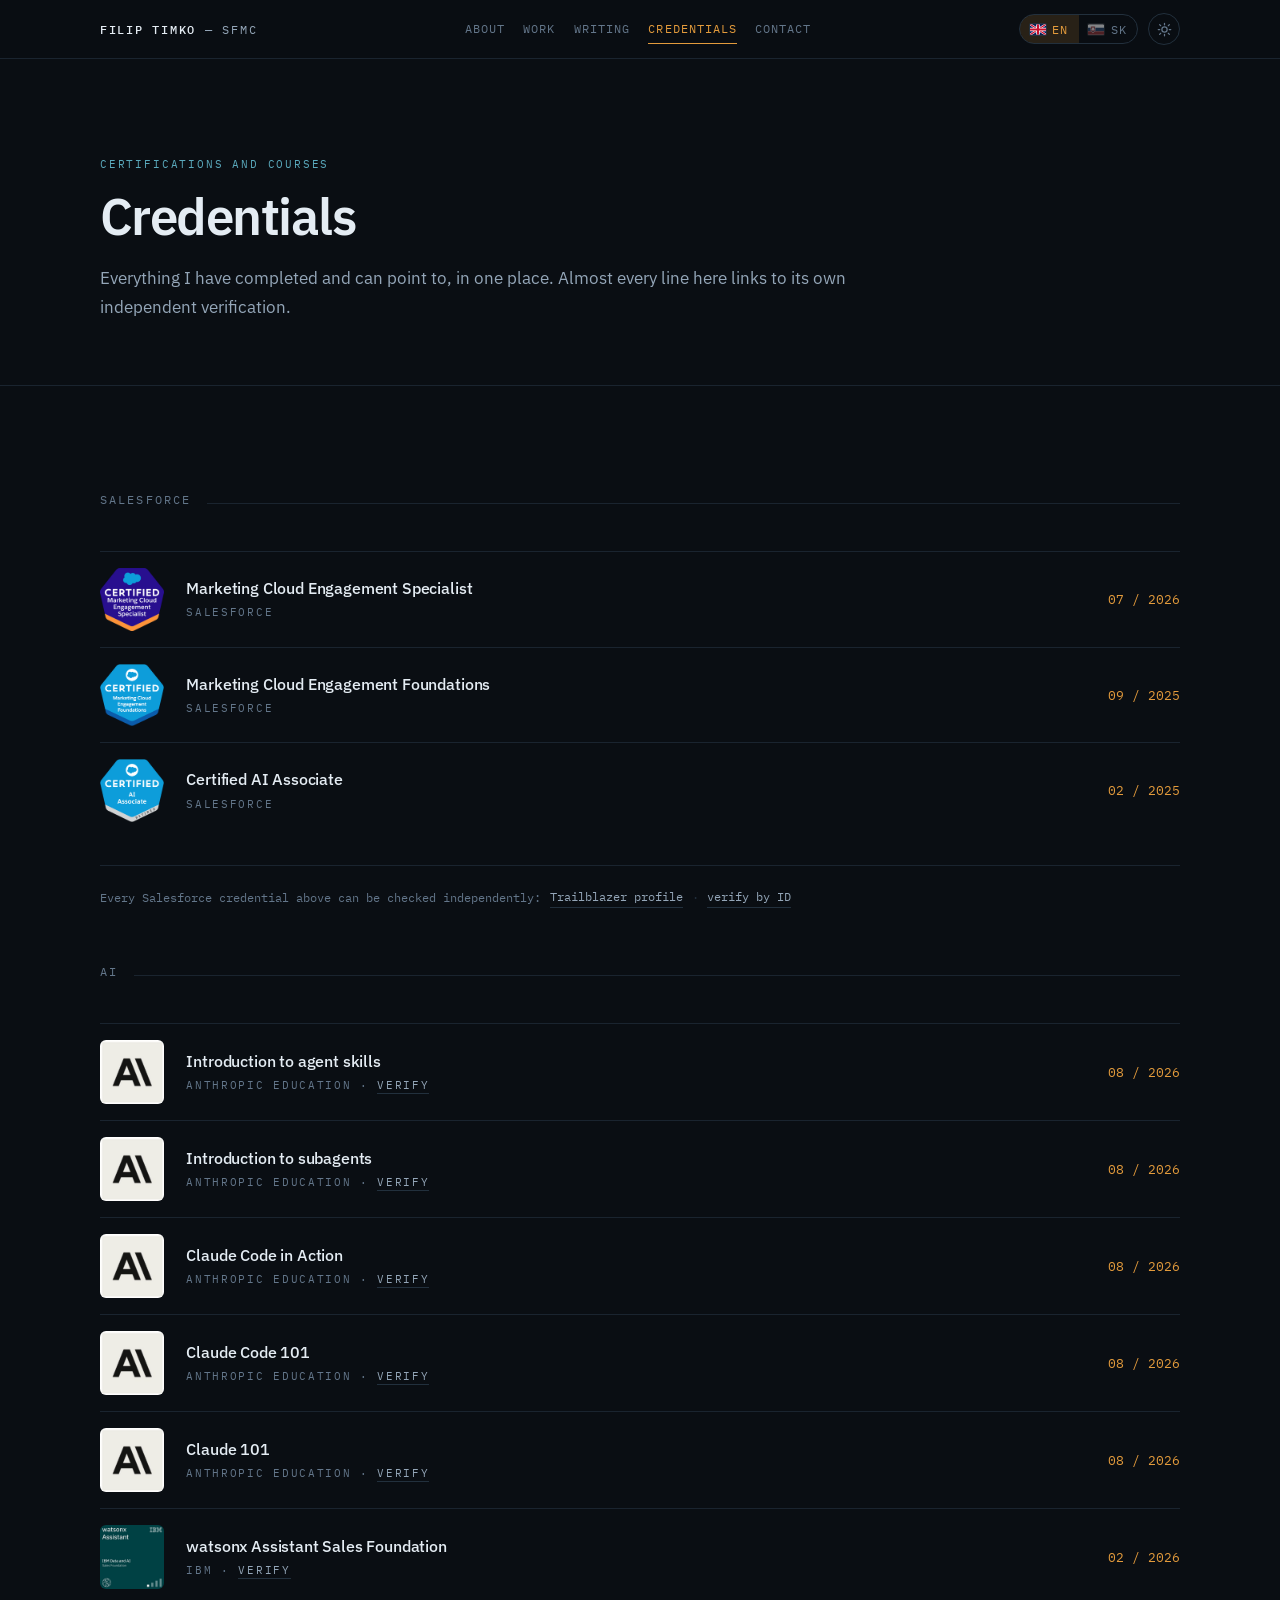
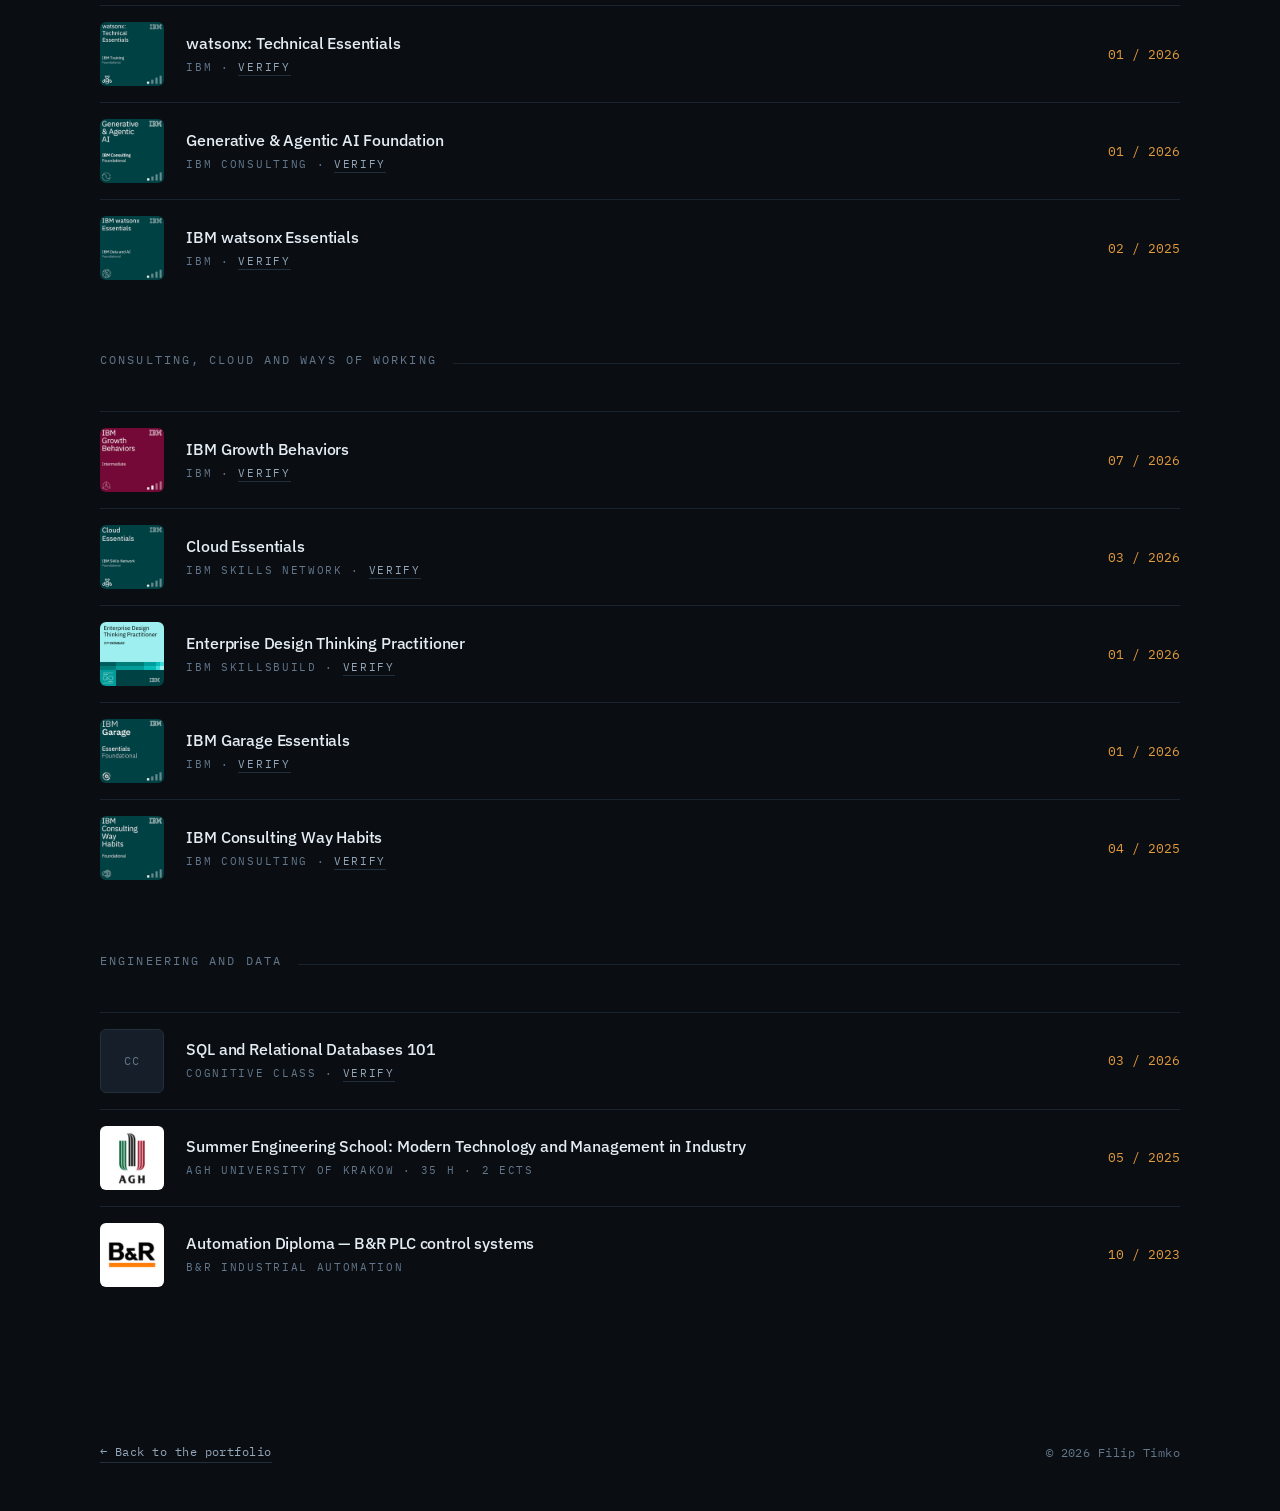
==== commit 0af95263: "Credentials update Credentials update" ====
--- a/credentials/index.html
+++ b/credentials/index.html
@@ -101,19 +101,19 @@
       </div>
       <div class="certs">
         <div class="cert">
-          <img class="cert-badge" src="../assets/img/badges/mc-engagement-specialist.png" alt="Marketing Cloud Engagement Specialist" width="48" height="47" loading="lazy">
+          <img class="cert-badge" src="../assets/img/badges/mc-engagement-specialist.png" alt="Marketing Cloud Engagement Specialist" width="160" height="156" loading="lazy">
           <span class="issuer">Salesforce</span>
           <h3>Marketing Cloud Engagement Specialist</h3>
           <p class="when">07 / 2026</p>
         </div>
         <div class="cert">
-          <img class="cert-badge" src="../assets/img/badges/mc-engagement-foundations.png" alt="Marketing Cloud Engagement Foundations" width="48" height="47" loading="lazy">
+          <img class="cert-badge" src="../assets/img/badges/mc-engagement-foundations.png" alt="Marketing Cloud Engagement Foundations" width="160" height="156" loading="lazy">
           <span class="issuer">Salesforce</span>
           <h3>Marketing Cloud Engagement Foundations</h3>
           <p class="when">09 / 2025</p>
         </div>
         <div class="cert">
-          <img class="cert-badge" src="../assets/img/badges/ai-associate.png" alt="Certified AI Associate" width="48" height="47" loading="lazy">
+          <img class="cert-badge" src="../assets/img/badges/ai-associate.png" alt="Certified AI Associate" width="160" height="156" loading="lazy">
           <span class="issuer">Salesforce</span>
           <h3>Certified AI Associate</h3>
           <p class="when">02 / 2025</p>
@@ -130,55 +130,55 @@
       </div>
       <div class="certs">
         <div class="cert">
-          <span class="cert-badge"></span>
+          <img class="cert-badge" src="../assets/img/badges/anthropic.png" alt="Anthropic" width="160" height="160" loading="lazy">
           <span class="issuer">Anthropic Education · <a href="https://verify.skilljar.com/c/4yjzbx22giz5" target="_blank" rel="noopener" data-en="verify" data-sk="overiť">verify</a></span>
           <h3>Introduction to agent skills</h3>
           <p class="when">08 / 2026</p>
         </div>
         <div class="cert">
-          <span class="cert-badge"></span>
+          <img class="cert-badge" src="../assets/img/badges/anthropic.png" alt="Anthropic" width="160" height="160" loading="lazy">
           <span class="issuer">Anthropic Education · <a href="https://verify.skilljar.com/c/y8nhwi9qtssi" target="_blank" rel="noopener" data-en="verify" data-sk="overiť">verify</a></span>
           <h3>Introduction to subagents</h3>
           <p class="when">08 / 2026</p>
         </div>
         <div class="cert">
-          <span class="cert-badge"></span>
+          <img class="cert-badge" src="../assets/img/badges/anthropic.png" alt="Anthropic" width="160" height="160" loading="lazy">
           <span class="issuer">Anthropic Education · <a href="https://verify.skilljar.com/c/pduvxz4h2j2i" target="_blank" rel="noopener" data-en="verify" data-sk="overiť">verify</a></span>
           <h3>Claude Code in Action</h3>
           <p class="when">08 / 2026</p>
         </div>
         <div class="cert">
-          <span class="cert-badge"></span>
+          <img class="cert-badge" src="../assets/img/badges/anthropic.png" alt="Anthropic" width="160" height="160" loading="lazy">
           <span class="issuer">Anthropic Education · <a href="https://verify.skilljar.com/c/yg8nuvpuxwrz" target="_blank" rel="noopener" data-en="verify" data-sk="overiť">verify</a></span>
           <h3>Claude Code 101</h3>
           <p class="when">08 / 2026</p>
         </div>
         <div class="cert">
-          <span class="cert-badge"></span>
+          <img class="cert-badge" src="../assets/img/badges/anthropic.png" alt="Anthropic" width="160" height="160" loading="lazy">
           <span class="issuer">Anthropic Education · <a href="https://verify.skilljar.com/c/3xsajerzi2to" target="_blank" rel="noopener" data-en="verify" data-sk="overiť">verify</a></span>
           <h3>Claude 101</h3>
           <p class="when">08 / 2026</p>
         </div>
         <div class="cert">
-          <span class="cert-badge"></span>
+          <img class="cert-badge" src="../assets/img/badges/ibm-watsonx-assistant-sales.png" alt="watsonx Assistant Sales Foundation" width="160" height="160" loading="lazy">
           <span class="issuer">IBM · <a href="https://www.credly.com/badges/9da2e0a1-224f-48f8-bdaa-f203647a443f/public_url" target="_blank" rel="noopener" data-en="verify" data-sk="overiť">verify</a></span>
           <h3>watsonx Assistant Sales Foundation</h3>
           <p class="when">02 / 2026</p>
         </div>
         <div class="cert">
-          <span class="cert-badge"></span>
+          <img class="cert-badge" src="../assets/img/badges/ibm-watsonx-technical-essentials.png" alt="watsonx: Technical Essentials" width="160" height="160" loading="lazy">
           <span class="issuer">IBM · <a href="https://www.credly.com/badges/3cf91364-1875-4673-8161-e36936a587f3/public_url" target="_blank" rel="noopener" data-en="verify" data-sk="overiť">verify</a></span>
           <h3>watsonx: Technical Essentials</h3>
           <p class="when">01 / 2026</p>
         </div>
         <div class="cert">
-          <span class="cert-badge"></span>
+          <img class="cert-badge" src="../assets/img/badges/ibm-generative-agentic-ai.png" alt="Generative &amp; Agentic AI Foundation" width="160" height="160" loading="lazy">
           <span class="issuer">IBM Consulting · <a href="https://www.credly.com/badges/37bdfb47-d6e5-4583-ad37-77d05b7e20e5/public_url" target="_blank" rel="noopener" data-en="verify" data-sk="overiť">verify</a></span>
           <h3>Generative &amp; Agentic AI Foundation</h3>
           <p class="when">01 / 2026</p>
         </div>
         <div class="cert">
-          <span class="cert-badge"></span>
+          <img class="cert-badge" src="../assets/img/badges/ibm-watsonx-essentials.png" alt="IBM watsonx Essentials" width="160" height="160" loading="lazy">
           <span class="issuer">IBM · <a href="https://www.credly.com/badges/9e5c6066-ccf0-4714-981d-faac46352c63/public_url" target="_blank" rel="noopener" data-en="verify" data-sk="overiť">verify</a></span>
           <h3>IBM watsonx Essentials</h3>
           <p class="when">02 / 2025</p>
@@ -189,31 +189,31 @@
       </div>
       <div class="certs">
         <div class="cert">
-          <span class="cert-badge"></span>
+          <img class="cert-badge" src="../assets/img/badges/ibm-growth-behaviors.png" alt="IBM Growth Behaviors" width="160" height="160" loading="lazy">
           <span class="issuer">IBM · <a href="https://www.credly.com/badges/8f8e0bd7-86a2-4bc7-8079-437cb43ee70a/public_url" target="_blank" rel="noopener" data-en="verify" data-sk="overiť">verify</a></span>
           <h3>IBM Growth Behaviors</h3>
           <p class="when">07 / 2026</p>
         </div>
         <div class="cert">
-          <span class="cert-badge"></span>
+          <img class="cert-badge" src="../assets/img/badges/ibm-cloud-essentials.png" alt="Cloud Essentials" width="160" height="160" loading="lazy">
           <span class="issuer">IBM Skills Network · <a href="https://www.credly.com/badges/3284dd9f-8831-4cae-8b4e-796c6c68597f/public_url" target="_blank" rel="noopener" data-en="verify" data-sk="overiť">verify</a></span>
           <h3>Cloud Essentials</h3>
           <p class="when">03 / 2026</p>
         </div>
         <div class="cert">
-          <span class="cert-badge"></span>
+          <img class="cert-badge" src="../assets/img/badges/ibm-design-thinking.png" alt="Enterprise Design Thinking Practitioner" width="160" height="160" loading="lazy">
           <span class="issuer">IBM SkillsBuild · <a href="https://www.credly.com/badges/a8fd1fcd-4f05-4cd1-b07f-9603db50d872/public_url" target="_blank" rel="noopener" data-en="verify" data-sk="overiť">verify</a></span>
           <h3>Enterprise Design Thinking Practitioner</h3>
           <p class="when">01 / 2026</p>
         </div>
         <div class="cert">
-          <span class="cert-badge"></span>
+          <img class="cert-badge" src="../assets/img/badges/ibm-garage-essentials.png" alt="IBM Garage Essentials" width="160" height="160" loading="lazy">
           <span class="issuer">IBM · <a href="https://www.credly.com/badges/5d77fdce-96b4-4013-96cb-df603c77d776/public_url" target="_blank" rel="noopener" data-en="verify" data-sk="overiť">verify</a></span>
           <h3>IBM Garage Essentials</h3>
           <p class="when">01 / 2026</p>
         </div>
         <div class="cert">
-          <span class="cert-badge"></span>
+          <img class="cert-badge" src="../assets/img/badges/ibm-consulting-way-habits.png" alt="IBM Consulting Way Habits" width="160" height="160" loading="lazy">
           <span class="issuer">IBM Consulting · <a href="https://www.credly.com/badges/298b38ce-926c-4e8f-bd38-1dc810502193/public_url" target="_blank" rel="noopener" data-en="verify" data-sk="overiť">verify</a></span>
           <h3>IBM Consulting Way Habits</h3>
           <p class="when">04 / 2025</p>
@@ -224,19 +224,19 @@
       </div>
       <div class="certs">
         <div class="cert">
-          <span class="cert-badge"></span>
+          <span class="cert-badge mono" aria-hidden="true">CC</span>
           <span class="issuer">Cognitive Class · <a href="https://courses.cognitiveclass.ai/certificates/9ca9938abc7b4b8894fe15376e07ab92" target="_blank" rel="noopener" data-en="verify" data-sk="overiť">verify</a></span>
           <h3>SQL and Relational Databases 101</h3>
           <p class="when">03 / 2026</p>
         </div>
         <div class="cert">
-          <span class="cert-badge"></span>
+          <img class="cert-badge" src="../assets/img/badges/agh.png" alt="AGH University of Krakow" width="160" height="160" loading="lazy">
           <span class="issuer">AGH University of Krakow · 35 h · 2 ECTS</span>
           <h3>Summer Engineering School: Modern Technology and Management in Industry</h3>
           <p class="when">05 / 2025</p>
         </div>
         <div class="cert">
-          <span class="cert-badge"></span>
+          <img class="cert-badge" src="../assets/img/badges/br-automation.png" alt="B&amp;R Industrial Automation" width="160" height="160" loading="lazy">
           <span class="issuer">B&amp;R Industrial Automation</span>
           <h3 data-en="Automation Diploma — B&amp;R PLC control systems" data-sk="Automation Diploma — riadiace PLC systémy B&R">Automation Diploma — B&amp;R PLC control systems</h3>
           <p class="when">10 / 2023</p>
--- a/assets/css/style.css
+++ b/assets/css/style.css
@@ -459,6 +459,26 @@
   }
   .cert .issuer a:hover{color:var(--amber);border-color:var(--amber)}
 
+  /* The credentials page is the full list, so badges get more room there.
+     Square issuer marks are rounded slightly so they sit next to the
+     Salesforce hexagons without looking like pasted screenshots. */
+  .case-page .cert{grid-template-columns:64px 1fr auto}
+  .case-page .cert-badge{width:64px}
+  /* Square issuer marks get rounded corners; the Salesforce badges are
+     transparent hexagons and must stay untouched. */
+  .case-page img.cert-badge:not([src*="mc-engagement"]):not([src*="ai-associate"]){
+    border-radius:6px;
+  }
+
+  /* Three credentials exist only on paper and have no badge to show. Rather
+     than a blank gutter, they get a plain monogram — honest about what it is. */
+  .cert-badge.mono{
+    display:flex;align-items:center;justify-content:center;
+    width:64px;height:64px;border:1px solid var(--line);border-radius:6px;
+    font-family:var(--mono);font-size:.78rem;letter-spacing:.06em;
+    color:var(--ink-faint);background:var(--raised);
+  }
+
   .cert-verify{
     display:flex;flex-wrap:wrap;align-items:center;gap:.55rem;
     margin:1.7rem 0 0;padding-top:1.2rem;border-top:1px solid var(--line-soft);
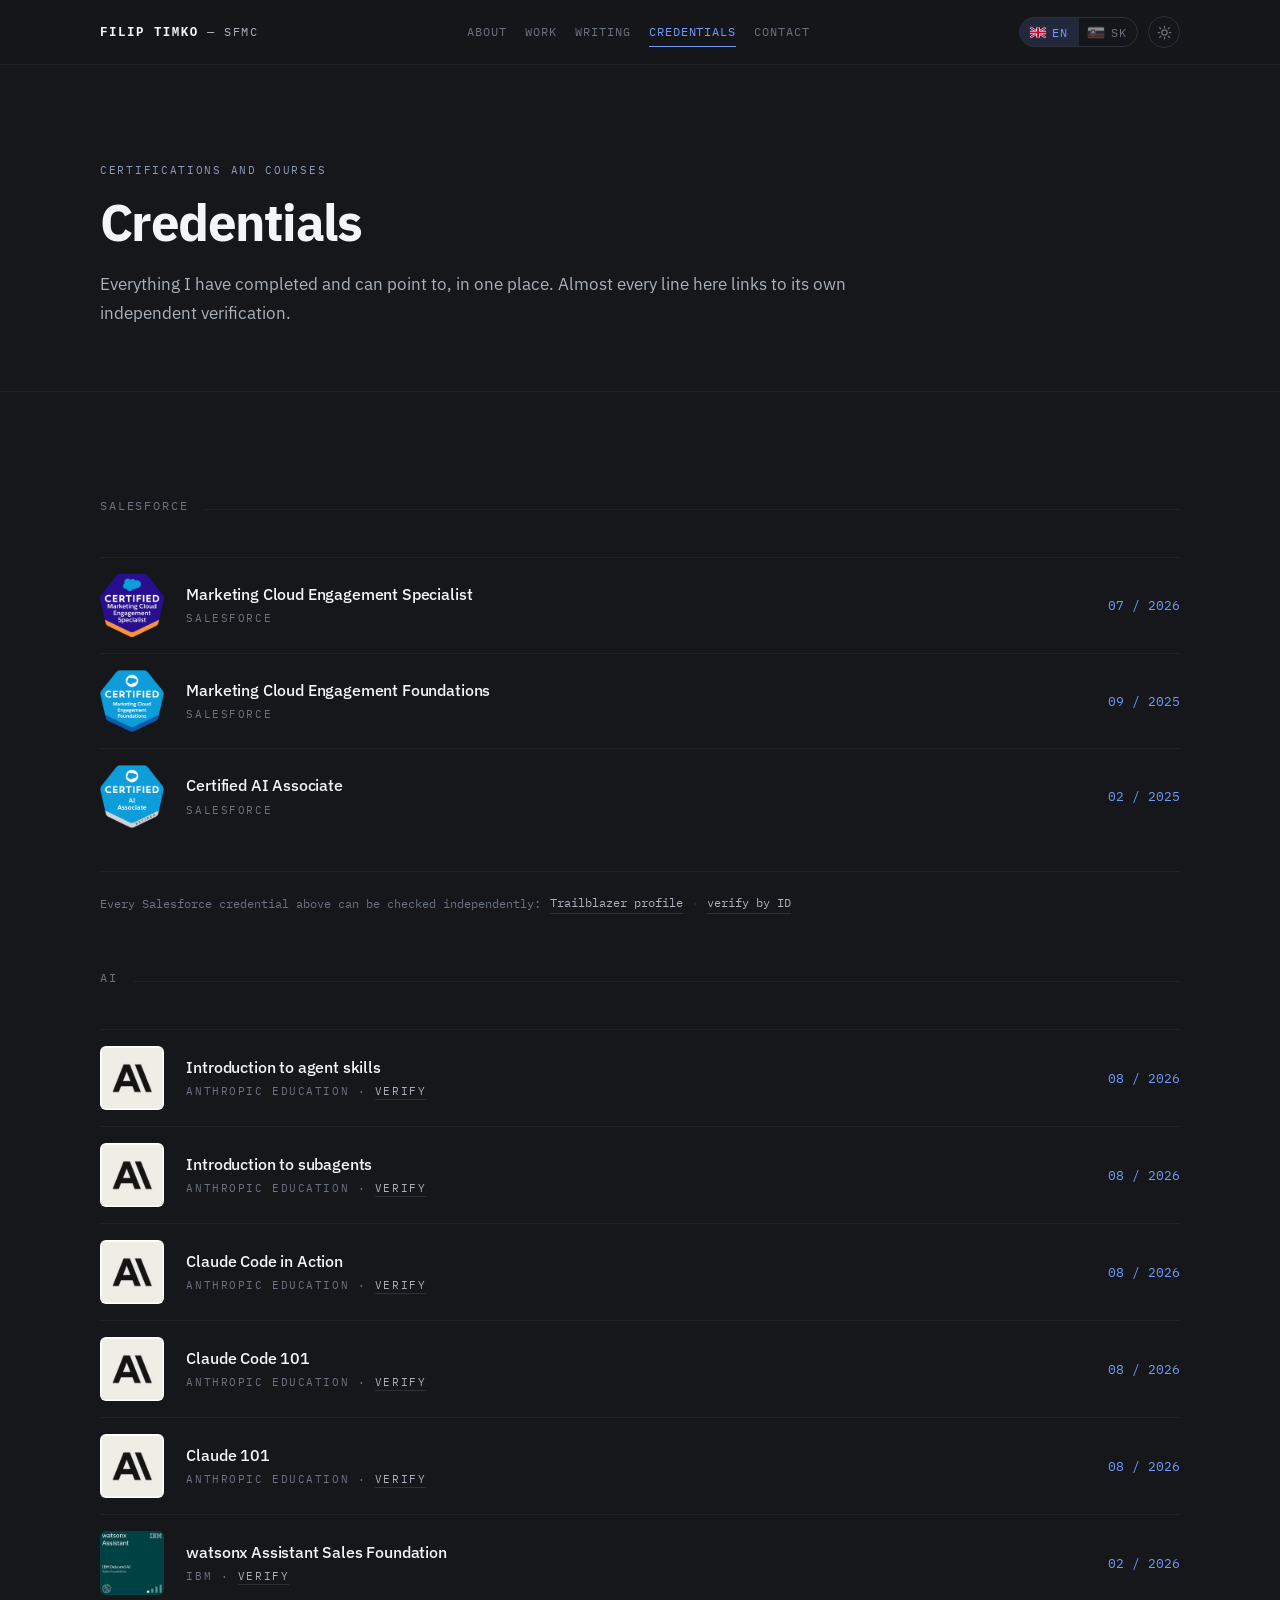
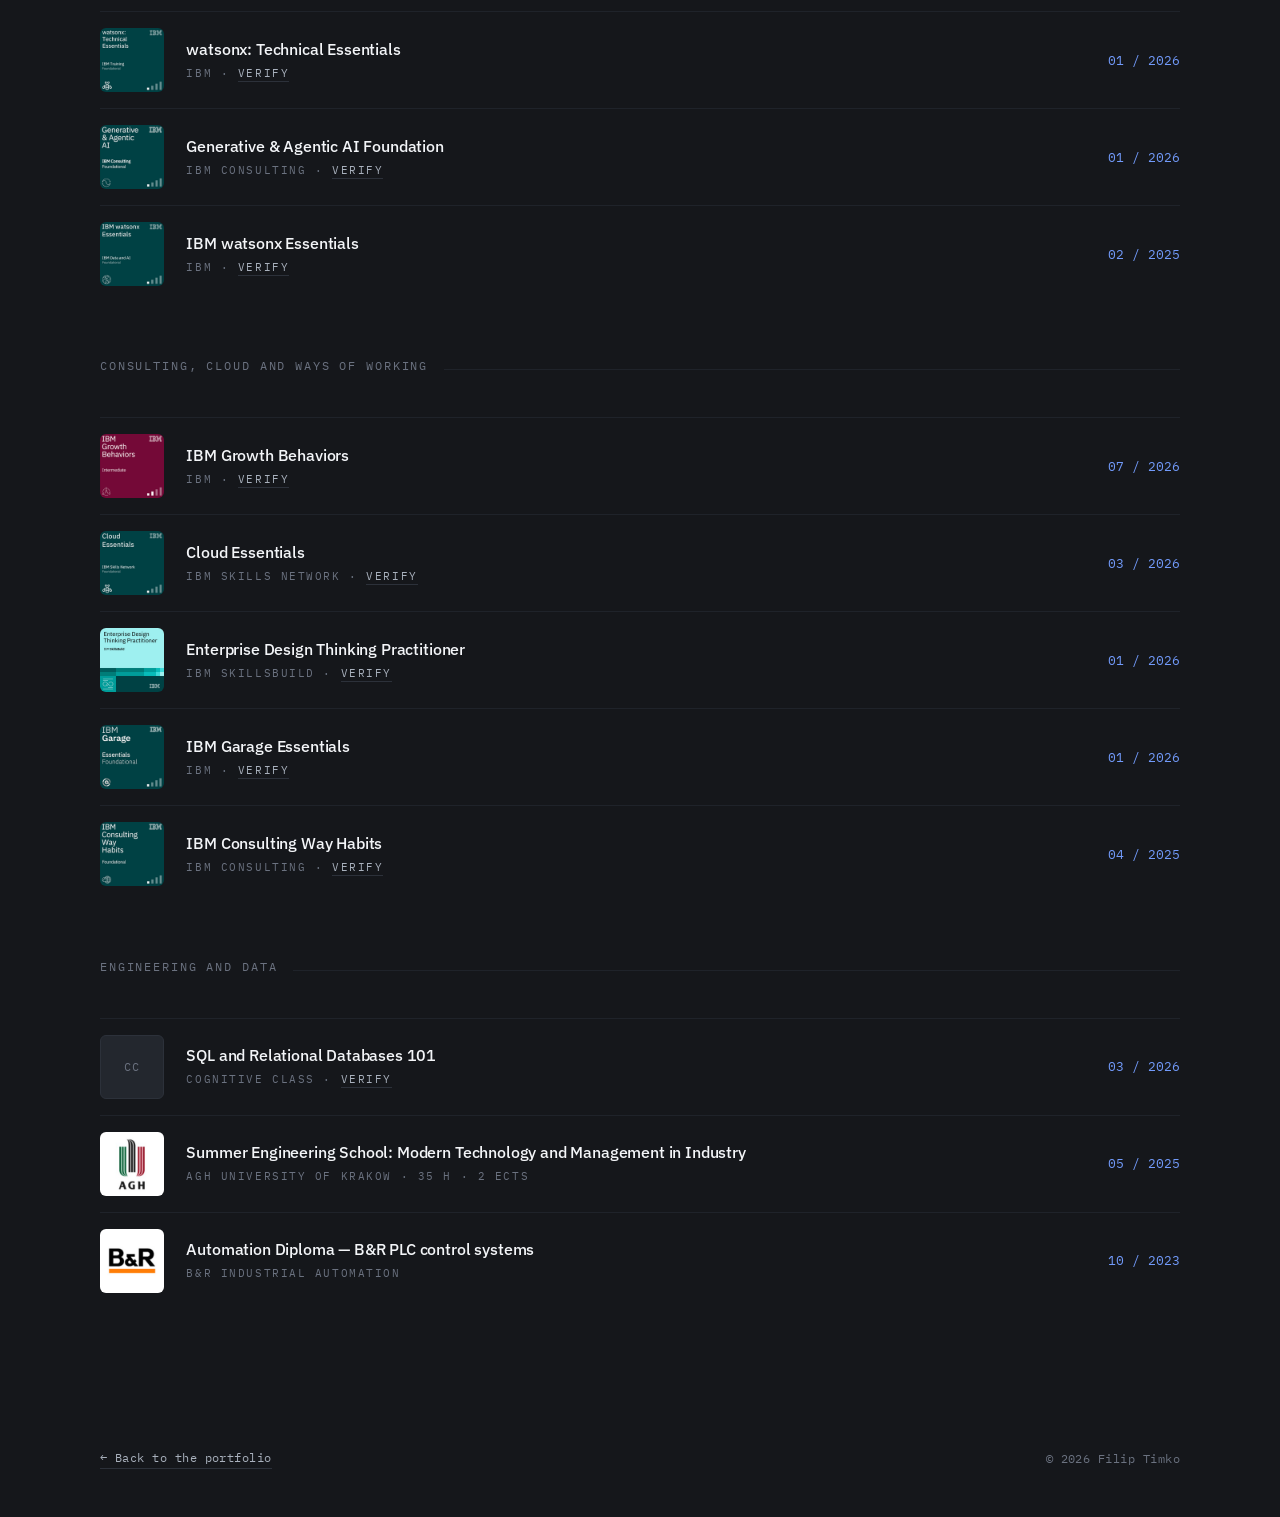
==== commit a5458497: "Design rework Design rework" ====
--- a/credentials/index.html
+++ b/credentials/index.html
@@ -34,7 +34,7 @@
     <a class="mark" href="../"><b>Filip Timko</b> — SFMC</a>
     <nav class="nav" aria-label="Sections">
       <a href="../#about" data-en="About" data-sk="O mne">About</a>
-      <a href="../#projects" data-en="Work" data-sk="Projekty">Work</a>
+      <a href="../#work" data-en="Work" data-sk="Projekty">Work</a>
       <a href="../writing/" data-en="Writing" data-sk="Texty">Writing</a>
       <a href="../credentials/" aria-current="page" data-en="Credentials" data-sk="Certifikáty">Credentials</a>
       <a href="../#contact" data-en="Contact" data-sk="Kontakt">Contact</a>
--- a/assets/css/style.css
+++ b/assets/css/style.css
@@ -1,45 +1,57 @@
-/* Dark is the default identity of this page. The toggle opts into light. */
+/* Dark is the default identity of this page. The toggle opts into light.
+   One accent hue runs through both themes — a controlled signal blue,
+   not the inert off-white this page used to call "amber". */
   :root{
-    --ground:#0A0E13;
-    --surface:#111820;
-    --raised:#161F29;
-    --line:#22303D;
-    --line-soft:#1A242F;
-    --ink:#E4ECF3;
-    --ink-dim:#94A6B8;
-    --ink-faint:#63768A;
-    --amber:#E39B3C;
-    --amber-hi:#F0AD50;
-    --amber-soft:rgba(227,155,60,.14);
-    --teal:#5AA9BC;
-    --on-accent:#12161B;
-    --topbar-bg:rgba(10,14,19,.82);
-    --ring:rgba(227,155,60,.07);
-    --shadow:rgba(0,0,0,.5);
+    --ground:#15171B;
+    --surface:#1B1E23;
+    --raised:#23272E;
+    --line:#2C313A;
+    --line-soft:#1F232A;
+    --ink:#F3F5F8;
+    --ink-dim:#A9B1BD;
+    --ink-faint:#6B7280;
+
+    --accent:#729BFB;
+    --accent-strong:#2F5FD6;
+    --accent-hi:#5580E8;
+    --accent-soft:rgba(114,155,251,.14);
+    --accent-2:#8D9BB8;
+    --on-accent:#F5F8FF;
+
+    --topbar-bg:rgba(21,23,27,.82);
+    --ring:rgba(114,155,251,.16);
+    --shadow:rgba(0,0,0,.45);
     --trace-opacity:.5;
+
     --sans:"IBM Plex Sans","Segoe UI",system-ui,-apple-system,sans-serif;
     --mono:"IBM Plex Mono",ui-monospace,SFMono-Regular,Menlo,monospace;
     --wrap:min(1080px,100% - 3rem);
+
+    --r-sm:6px;
+    --r-md:10px;
   }
 
   :root[data-ft-theme="light"]{
-    --ground:#DDE5EC;
-    --surface:#E9EFF4;
-    --raised:#D1DBE4;
-    --line:#AFC0CD;
-    --line-soft:#C7D3DD;
-    --ink:#0E1821;
-    --ink-dim:#405366;
-    --ink-faint:#506374;
-    --amber:#8E550B;
-    --amber-hi:#77460A;
-    --amber-soft:rgba(142,85,11,.12);
-    --teal:#1B657A;
-    --on-accent:#F4F8FB;
-    --topbar-bg:rgba(221,229,236,.86);
-    --ring:rgba(142,85,11,.12);
-    --shadow:rgba(14,24,33,.16);
-    --trace-opacity:.45;
+    --ground:#F7F8FA;
+    --surface:#EDF0F4;
+    --raised:#E3E7ED;
+    --line:#D3D9E1;
+    --line-soft:#E5E9EE;
+    --ink:#15171B;
+    --ink-dim:#4B5563;
+    --ink-faint:#6B7280;
+
+    --accent:#2653C7;
+    --accent-strong:#2653C7;
+    --accent-hi:#1C3F9E;
+    --accent-soft:rgba(38,83,199,.09);
+    --accent-2:#586886;
+    --on-accent:#FBFCFE;
+
+    --topbar-bg:rgba(247,248,250,.86);
+    --ring:rgba(38,83,199,.14);
+    --shadow:rgba(21,23,27,.12);
+    --trace-opacity:.4;
   }
 
   html{color-scheme:dark;scroll-behavior:smooth}
@@ -58,7 +70,7 @@
   }
 
   a{color:inherit}
-  :focus-visible{outline:2px solid var(--amber);outline-offset:3px;border-radius:2px}
+  :focus-visible{outline:2px solid var(--accent);outline-offset:3px;border-radius:2px}
 
   .wrap{width:var(--wrap);margin-inline:auto}
 
@@ -66,20 +78,20 @@
   .topbar{
     position:sticky;top:0;z-index:20;
     background:var(--topbar-bg);
-    backdrop-filter:blur(10px);
+    backdrop-filter:blur(12px);
     border-bottom:1px solid var(--line-soft);
   }
   .topbar-inner{
     width:var(--wrap);margin-inline:auto;
     display:flex;align-items:center;justify-content:space-between;gap:1rem;
-    height:58px;
+    height:64px;
   }
   .mark{
-    font-family:var(--mono);font-size:.78rem;letter-spacing:.14em;
+    font-family:var(--mono);font-size:.78rem;letter-spacing:.12em;
     text-transform:uppercase;color:var(--ink-dim);text-decoration:none;
     white-space:nowrap;
   }
-  .mark b{color:var(--ink);font-weight:500}
+  .mark b{color:var(--ink);font-weight:600}
 
   .nav{
     display:flex;gap:1.15rem;flex:1;justify-content:center;
@@ -87,7 +99,7 @@
   }
   .nav::-webkit-scrollbar{display:none}
   .nav a{
-    font-family:var(--mono);font-size:.72rem;letter-spacing:.09em;
+    font-family:var(--mono);font-size:.72rem;letter-spacing:.08em;
     text-transform:uppercase;color:var(--ink-faint);text-decoration:none;
     white-space:nowrap;padding:.3rem 0;
     border-bottom:1px solid transparent;
@@ -95,17 +107,17 @@
   }
   .nav a:hover{color:var(--ink)}
   .nav a.active,
-  .nav a[aria-current="page"]{color:var(--amber);border-bottom-color:var(--amber)}
+  .nav a[aria-current="page"]{color:var(--accent);border-bottom-color:var(--accent)}
 
   /* "see everything" link that sends a section on to its own page */
   .sec-more{
-    margin:1.6rem 0 0;font-family:var(--mono);font-size:.8rem;letter-spacing:.04em;
+    margin:1.6rem 0 0;font-family:var(--mono);font-size:.8rem;letter-spacing:.03em;
   }
   .sec-more a{
-    color:var(--teal);text-decoration:none;border-bottom:1px solid transparent;
+    color:var(--accent-2);text-decoration:none;border-bottom:1px solid transparent;
     transition:color .18s,border-color .18s;
   }
-  .sec-more a:hover{color:var(--amber);border-bottom-color:var(--amber)}
+  .sec-more a:hover{color:var(--accent);border-bottom-color:var(--accent)}
 
   .langswitch{display:flex;border:1px solid var(--line);border-radius:999px;overflow:hidden}
   .lang-btn{
@@ -116,7 +128,7 @@
     transition:color .18s,background .18s;
   }
   .lang-btn:hover{color:var(--ink)}
-  .lang-btn[aria-pressed="true"]{background:var(--amber-soft);color:var(--amber)}
+  .lang-btn[aria-pressed="true"]{background:var(--accent-soft);color:var(--accent)}
   .lang-btn svg{
     width:16px;height:11px;display:block;border-radius:1px;
     box-shadow:0 0 0 1px var(--line);
@@ -133,7 +145,7 @@
     border:1px solid var(--line);background:transparent;color:var(--ink-faint);
     transition:color .18s,border-color .18s,background .18s;
   }
-  .theme-btn:hover{color:var(--amber);border-color:var(--amber);background:var(--amber-soft)}
+  .theme-btn:hover{color:var(--accent);border-color:var(--accent);background:var(--accent-soft)}
   .theme-btn svg{width:15px;height:15px;display:block}
   .theme-btn .i-moon{display:none}
   :root[data-ft-theme="light"] .theme-btn .i-moon{display:block}
@@ -145,6 +157,9 @@
     position:relative;width:100%;
     height:clamp(170px,23vw,240px);
     margin-top:clamp(2.5rem,6vw,4rem);
+    border:1px solid var(--line-soft);border-radius:var(--r-md);
+    background:var(--surface);
+    overflow:hidden;
   }
   .journey{position:absolute;inset:0;width:100%;height:100%;display:block;pointer-events:none}
 
@@ -153,20 +168,20 @@
     padding:clamp(4rem,10vw,7rem) 0 0;
   }
   .eyebrow{
-    font-family:var(--mono);font-size:.75rem;letter-spacing:.18em;
+    font-family:var(--mono);font-size:.75rem;letter-spacing:.16em;
     text-transform:uppercase;color:var(--ink-faint);margin:0 0 1.6rem;
     display:flex;align-items:center;gap:.6rem;
   }
-  .eyebrow::before{content:"";width:26px;height:1px;background:var(--amber);display:inline-block}
+  .eyebrow::before{content:"";width:26px;height:1px;background:var(--accent);display:inline-block}
 
   h1{
     font-size:clamp(3rem,9.5vw,6.2rem);
-    line-height:.98;letter-spacing:-.04em;font-weight:600;
+    line-height:.98;letter-spacing:-.04em;font-weight:700;
     margin:0;text-wrap:balance;
   }
   .role{
     font-family:var(--mono);font-size:clamp(.85rem,1.9vw,1rem);
-    color:var(--amber);margin:1.2rem 0 0;letter-spacing:-.01em;
+    color:var(--accent);margin:1.2rem 0 0;letter-spacing:-.01em;font-weight:500;
   }
   .lede{
     max-width:30em;color:var(--ink-dim);font-size:1.06rem;
@@ -175,18 +190,18 @@
   .actions{display:flex;flex-wrap:wrap;gap:.7rem;margin-top:2.5rem}
   .btn{
     display:inline-flex;align-items:center;gap:.5rem;
-    font-family:var(--mono);font-size:.8rem;letter-spacing:.06em;
-    text-decoration:none;padding:.72rem 1.15rem;border-radius:3px;
+    font-family:var(--mono);font-size:.8rem;letter-spacing:.05em;
+    text-decoration:none;padding:.72rem 1.2rem;border-radius:var(--r-md);
     border:1px solid var(--line);color:var(--ink);
     background:color-mix(in srgb, var(--ground) 65%, transparent);
-    transition:border-color .18s,background .18s,transform .18s;
-  }
-  .btn:hover{border-color:var(--amber);background:var(--amber-soft);transform:translateY(-1px)}
-  .btn-primary{background:var(--amber);border-color:var(--amber);color:var(--on-accent);font-weight:500}
-  .btn-primary:hover{background:var(--amber-hi);border-color:var(--amber-hi);color:var(--on-accent)}
+    transition:border-color .18s,background .18s,transform .18s,color .18s;
+  }
+  .btn:hover{border-color:var(--accent);background:var(--accent-soft);color:var(--accent);transform:translateY(-1px)}
+  .btn-primary{background:var(--accent-strong);border-color:var(--accent-strong);color:var(--on-accent);font-weight:500}
+  .btn-primary:hover{background:var(--accent-hi);border-color:var(--accent-hi);color:var(--on-accent)}
 
   .journey-caption{
-    font-family:var(--mono);font-size:.71rem;line-height:1.6;letter-spacing:.03em;
+    font-family:var(--mono);font-size:.71rem;line-height:1.6;letter-spacing:.02em;
     color:var(--ink-faint);margin:1.2rem 0 0;max-width:34em;
   }
 
@@ -194,23 +209,32 @@
   section{
     padding:clamp(4rem,9vw,6.5rem) 0;
     border-bottom:1px solid var(--line-soft);
-    scroll-margin-top:74px;
+    scroll-margin-top:80px;
   }
   .sec-head{display:flex;align-items:baseline;gap:1rem;margin-bottom:2.6rem}
   .sec-label{
-    font-family:var(--mono);font-size:.73rem;letter-spacing:.18em;
+    font-family:var(--mono);font-size:.73rem;letter-spacing:.16em;
     text-transform:uppercase;color:var(--ink-faint);white-space:nowrap;
   }
   .sec-head::after{content:"";flex:1;height:1px;background:var(--line-soft)}
   /* a second and further group heading on a list page needs air above it */
   .sec-head.is-later{margin-top:3.4rem}
+
+  /* reveal-on-scroll: JS adds/removes .is-visible; CSS default is fully
+     visible so the page is complete even if JS never runs or the
+     visitor prefers reduced motion (see the media query at the end). */
+  [data-reveal]{
+    opacity:0;transform:translateY(14px);
+    transition:opacity .6s cubic-bezier(.16,1,.3,1),transform .6s cubic-bezier(.16,1,.3,1);
+  }
+  [data-reveal].is-visible{opacity:1;transform:translateY(0)}
 
   /* ---------- scope strip ---------- */
   .scope{border-bottom:1px solid var(--line-soft);padding:clamp(2rem,4vw,2.8rem) 0}
   .scope-grid{display:grid;grid-template-columns:repeat(auto-fit,minmax(215px,1fr));gap:1.7rem 2.6rem}
   .scope h3{
-    font-family:var(--mono);font-size:.68rem;letter-spacing:.16em;
-    text-transform:uppercase;color:var(--teal);font-weight:500;margin:0 0 .5rem;
+    font-family:var(--mono);font-size:.68rem;letter-spacing:.15em;
+    text-transform:uppercase;color:var(--accent-2);font-weight:500;margin:0 0 .5rem;
   }
   .scope p{margin:0;color:var(--ink-dim);font-size:.93rem;line-height:1.55}
 
@@ -221,17 +245,6 @@
     object-fit:cover;border:1px solid var(--line);
     box-shadow:0 0 0 5px var(--ring);
   }
-  .thesis-curve{display:block;width:100%;height:auto;margin:0;opacity:.75}
-  .thesis-curve .curve{
-    fill:none;stroke:var(--amber);stroke-width:1.8;
-    stroke-linecap:round;stroke-linejoin:round;
-    stroke-dasharray:640;stroke-dashoffset:640;
-    animation:draw 2.2s cubic-bezier(.6,.05,.2,1) .3s forwards;
-  }
-  .thesis-curve .setpoint{stroke:var(--teal);stroke-width:1;stroke-dasharray:4 6;opacity:.6}
-  .thesis-curve .axis{stroke:var(--line);stroke-width:1}
-  @keyframes draw{to{stroke-dashoffset:0}}
-
   .about-grid{
     display:grid;grid-template-columns:minmax(0,1.6fr) minmax(230px,1fr);
     gap:clamp(2rem,5vw,3.5rem);align-items:start;
@@ -246,8 +259,8 @@
     border-left:1px solid var(--line-soft);padding-left:1.7rem;
   }
   .about-side h3{
-    font-family:var(--mono);font-size:.71rem;letter-spacing:.15em;
-    text-transform:uppercase;color:var(--amber);font-weight:500;margin:0 0 .45rem;
+    font-family:var(--mono);font-size:.71rem;letter-spacing:.14em;
+    text-transform:uppercase;color:var(--accent);font-weight:500;margin:0 0 .45rem;
   }
   .about-side p{margin:0;color:var(--ink-dim);font-size:.94rem;line-height:1.55}
 
@@ -260,14 +273,14 @@
   }
 
   .grid-2{
-    display:grid;grid-template-columns:repeat(auto-fit,minmax(270px,1fr));
+    display:grid;grid-template-columns:repeat(auto-fit,minmax(min(100%,380px),1fr));
     gap:2.4rem 3rem;
   }
-  .cell{padding:1.4rem 0 0;border-top:1px solid var(--line-soft)}
+  .cell{padding:1.5rem 0 0;border-top:2px solid var(--line-soft)}
   .cell h3{font-size:1.05rem;font-weight:600;margin:0 0 .6rem;letter-spacing:-.01em}
   .cell .tag{
-    display:block;font-family:var(--mono);font-size:.7rem;letter-spacing:.16em;
-    text-transform:uppercase;color:var(--teal);margin-bottom:.85rem;
+    display:block;font-family:var(--mono);font-size:.7rem;letter-spacing:.15em;
+    text-transform:uppercase;color:var(--accent-2);margin-bottom:.85rem;
   }
   .cell p{margin:0;color:var(--ink-dim);font-size:.96rem;line-height:1.62}
 
@@ -282,9 +295,9 @@
     font-family:var(--mono);font-size:.78rem;color:var(--ink-faint);
     letter-spacing:.03em;padding-top:.3rem;
   }
-  .job-when .now{color:var(--amber)}
+  .job-when .now{color:var(--accent)}
   .job h3{margin:0;font-size:1.12rem;font-weight:600;letter-spacing:-.01em}
-  .job .org{font-family:var(--mono);font-size:.82rem;color:var(--teal);margin:.3rem 0 1rem}
+  .job .org{font-family:var(--mono);font-size:.82rem;color:var(--accent-2);margin:.3rem 0 1rem}
   .job ul{margin:0;padding:0;list-style:none;display:flex;flex-direction:column;gap:.45rem}
   .job li{
     color:var(--ink-dim);font-size:.96rem;line-height:1.55;
@@ -292,38 +305,38 @@
   }
   .job li::before{
     content:"";position:absolute;left:0;top:.68em;
-    width:5px;height:1px;background:var(--amber);
+    width:5px;height:1px;background:var(--accent);
   }
   .subrole{
     margin-top:1.4rem;padding-top:1.2rem;border-top:1px dashed var(--line);
   }
   .subrole .sub-title{
     font-family:var(--mono);font-size:.74rem;letter-spacing:.14em;
-    text-transform:uppercase;color:var(--amber);margin:0 0 .8rem;
+    text-transform:uppercase;color:var(--accent);margin:0 0 .8rem;
   }
 
   .job-detail{margin-top:.2rem}
   .job-detail summary{
     cursor:pointer;list-style:none;display:inline-flex;align-items:center;gap:.5rem;
-    font-family:var(--mono);font-size:.75rem;letter-spacing:.05em;color:var(--teal);
+    font-family:var(--mono);font-size:.75rem;letter-spacing:.05em;color:var(--accent-2);
     transition:color .18s;
   }
   .job-detail summary::-webkit-details-marker{display:none}
   .job-detail summary::before{
-    content:"+";color:var(--amber);font-size:1rem;line-height:1;width:.7em;
-  }
-  .job-detail[open] summary::before{content:"–"}
+    content:"+";color:var(--accent);font-size:1rem;line-height:1;width:.7em;
+  }
+  .job-detail[open] summary::before{content:"\2013"}
   .job-detail summary:hover{color:var(--ink)}
   .job-detail ul{margin-top:1rem}
 
   /* ---------- case study ---------- */
   .case{
     background:var(--surface);border:1px solid var(--line-soft);
-    border-radius:2px;padding:clamp(1.5rem,4vw,2.4rem);margin-bottom:1rem;
+    border-radius:var(--r-md);padding:clamp(1.5rem,4vw,2.4rem);margin-bottom:1rem;
   }
   .case .where{
-    display:block;font-family:var(--mono);font-size:.7rem;letter-spacing:.15em;
-    text-transform:uppercase;color:var(--teal);margin-bottom:.7rem;
+    display:block;font-family:var(--mono);font-size:.7rem;letter-spacing:.14em;
+    text-transform:uppercase;color:var(--accent-2);margin-bottom:.7rem;
   }
   .case h3{
     margin:0;font-size:clamp(1.25rem,3vw,1.55rem);
@@ -338,8 +351,8 @@
     gap:1.9rem 3rem;margin-top:2.2rem;
   }
   .case-blocks h4{
-    font-family:var(--mono);font-size:.71rem;letter-spacing:.15em;
-    text-transform:uppercase;color:var(--amber);font-weight:500;margin:0 0 .55rem;
+    font-family:var(--mono);font-size:.71rem;letter-spacing:.14em;
+    text-transform:uppercase;color:var(--accent);font-weight:500;margin:0 0 .55rem;
   }
   .case-blocks p{margin:0;color:var(--ink-dim);font-size:.95rem;line-height:1.62}
 
@@ -349,14 +362,14 @@
   }
   details.code summary{
     cursor:pointer;list-style:none;display:inline-flex;align-items:center;gap:.55rem;
-    font-family:var(--mono);font-size:.76rem;letter-spacing:.06em;color:var(--teal);
+    font-family:var(--mono);font-size:.76rem;letter-spacing:.05em;color:var(--accent-2);
     transition:color .18s;
   }
   details.code summary::-webkit-details-marker{display:none}
   details.code summary::before{
-    content:"+";color:var(--amber);font-size:1rem;line-height:1;width:.7em;
-  }
-  details.code[open] summary::before{content:"–"}
+    content:"+";color:var(--accent);font-size:1rem;line-height:1;width:.7em;
+  }
+  details.code[open] summary::before{content:"\2013"}
   details.code summary:hover{color:var(--ink)}
   .code-note{
     color:var(--ink-faint);font-size:.89rem;line-height:1.6;
@@ -364,7 +377,7 @@
   }
   pre{
     margin:1.1rem 0 0;background:var(--raised);
-    border:1px solid var(--line-soft);border-radius:2px;
+    border:1px solid var(--line-soft);border-radius:var(--r-sm);
     padding:1.1rem 1.2rem;overflow-x:auto;
   }
   pre code{
@@ -377,11 +390,14 @@
   .works{display:grid;grid-template-columns:repeat(auto-fit,minmax(300px,1fr));gap:1rem}
   .work{
     background:var(--surface);border:1px solid var(--line-soft);
-    padding:1.7rem;border-radius:2px;display:flex;flex-direction:column;gap:.75rem;
-  }
+    border-top:2px solid var(--accent-soft);
+    padding:1.7rem;border-radius:var(--r-md);display:flex;flex-direction:column;gap:.75rem;
+    transition:border-color .2s;
+  }
+  .work:hover{border-top-color:var(--accent)}
   .work .where{
-    font-family:var(--mono);font-size:.7rem;letter-spacing:.15em;
-    text-transform:uppercase;color:var(--teal);
+    font-family:var(--mono);font-size:.7rem;letter-spacing:.14em;
+    text-transform:uppercase;color:var(--accent-2);
   }
   .work h3{margin:0;font-size:1.06rem;font-weight:600;letter-spacing:-.01em}
   .work p{margin:0;color:var(--ink-dim);font-size:.96rem;line-height:1.6}
@@ -392,12 +408,19 @@
 
   .work-link{
     margin-top:.2rem;align-self:flex-start;
-    font-family:var(--mono);font-size:.76rem;letter-spacing:.04em;
-    color:var(--amber);text-decoration:none;
+    font-family:var(--mono);font-size:.76rem;letter-spacing:.03em;
+    color:var(--accent);text-decoration:none;
     border-bottom:1px solid transparent;padding-bottom:1px;
     transition:border-color .18s;
   }
-  .work-link:hover{border-bottom-color:var(--amber)}
+  .work-link:hover{border-bottom-color:var(--accent)}
+
+  /* A paper has six authors and two places to read it. */
+  .work .authors{
+    font-family:var(--mono);font-size:.76rem;line-height:1.7;color:var(--ink-faint);
+  }
+  .work .authors b{color:var(--ink);font-weight:500}
+  .pub-links{display:flex;flex-wrap:wrap;gap:.4rem 1.6rem;margin:.2rem 0 0}
 
   /* ---------- case study pages ---------- */
   .case-head{
@@ -406,11 +429,11 @@
   }
   .case-page h1{
     font-size:clamp(2rem,5vw,3.2rem);line-height:1.05;
-    letter-spacing:-.03em;font-weight:600;margin:0;text-wrap:balance;
+    letter-spacing:-.03em;font-weight:700;margin:0;text-wrap:balance;
   }
   .case-head .where{
-    display:block;font-family:var(--mono);font-size:.71rem;letter-spacing:.16em;
-    text-transform:uppercase;color:var(--teal);margin-bottom:1rem;
+    display:block;font-family:var(--mono);font-size:.71rem;letter-spacing:.15em;
+    text-transform:uppercase;color:var(--accent-2);margin-bottom:1rem;
   }
   .case-head .case-lede{
     margin:1.3rem 0 0;color:var(--ink-dim);
@@ -424,7 +447,7 @@
     border-bottom:1px solid var(--line);padding-bottom:1px;
     transition:color .18s,border-color .18s;
   }
-  .case-page footer .back:hover{color:var(--amber);border-color:var(--amber)}
+  .case-page footer .back:hover{color:var(--accent);border-color:var(--accent)}
 
   /* ---------- certs ---------- */
   .certs{display:flex;flex-direction:column}
@@ -443,12 +466,12 @@
   }
   .cert .when{
     grid-column:3;grid-row:1 / span 2;margin:0;justify-self:end;align-self:center;
-    font-family:var(--mono);font-size:.79rem;color:var(--amber);
+    font-family:var(--mono);font-size:.79rem;color:var(--accent);
     font-variant-numeric:tabular-nums;white-space:nowrap;
   }
   .cert .issuer{
     grid-column:2;grid-row:2;align-self:start;
-    font-family:var(--mono);font-size:.7rem;letter-spacing:.15em;
+    font-family:var(--mono);font-size:.7rem;letter-spacing:.14em;
     text-transform:uppercase;color:var(--ink-faint);
   }
 
@@ -457,7 +480,7 @@
     border-bottom:1px solid var(--line);padding-bottom:1px;
     transition:color .18s,border-color .18s;
   }
-  .cert .issuer a:hover{color:var(--amber);border-color:var(--amber)}
+  .cert .issuer a:hover{color:var(--accent);border-color:var(--accent)}
 
   /* The credentials page is the full list, so badges get more room there.
      Square issuer marks are rounded slightly so they sit next to the
@@ -467,14 +490,14 @@
   /* Square issuer marks get rounded corners; the Salesforce badges are
      transparent hexagons and must stay untouched. */
   .case-page img.cert-badge:not([src*="mc-engagement"]):not([src*="ai-associate"]){
-    border-radius:6px;
+    border-radius:var(--r-sm);
   }
 
   /* Three credentials exist only on paper and have no badge to show. Rather
      than a blank gutter, they get a plain monogram — honest about what it is. */
   .cert-badge.mono{
     display:flex;align-items:center;justify-content:center;
-    width:64px;height:64px;border:1px solid var(--line);border-radius:6px;
+    width:64px;height:64px;border:1px solid var(--line);border-radius:var(--r-sm);
     font-family:var(--mono);font-size:.78rem;letter-spacing:.06em;
     color:var(--ink-faint);background:var(--raised);
   }
@@ -489,14 +512,13 @@
     border-bottom:1px solid var(--line);padding-bottom:1px;
     transition:color .18s,border-color .18s;
   }
-  .cert-verify a:hover{color:var(--amber);border-color:var(--amber)}
+  .cert-verify a:hover{color:var(--accent);border-color:var(--accent)}
   .cert-verify .sep{color:var(--line)}
 
   /* ---------- education ---------- */
-  .edu-grid{display:grid;grid-template-columns:1.35fr 1fr;gap:3rem}
   .degrees{display:flex;flex-direction:column;gap:1.8rem}
   .degree h3{margin:0;font-size:1.06rem;font-weight:600;letter-spacing:-.01em}
-  .degree .org{font-family:var(--mono);font-size:.8rem;color:var(--teal);margin:.3rem 0 .55rem}
+  .degree .org{font-family:var(--mono);font-size:.8rem;color:var(--accent-2);margin:.3rem 0 .55rem}
   .degree .field{margin:0 0 .6rem;color:var(--ink-dim);font-size:.96rem}
   .degree .years{
     font-family:var(--mono);font-size:.75rem;color:var(--ink-faint);
@@ -505,22 +527,14 @@
   .awards{display:flex;flex-wrap:wrap;gap:.4rem;margin-top:.2rem}
   .award{
     font-family:var(--mono);font-size:.72rem;letter-spacing:.02em;
-    border:1px solid var(--amber);color:var(--amber);
-    background:var(--amber-soft);border-radius:2px;padding:.25rem .55rem;
-  }
-  .thesis-figure{
-    margin:0;align-self:start;
-    border-left:2px solid var(--line);padding-left:1.4rem;
-  }
-  .thesis-figure figcaption{
-    margin-top:.9rem;color:var(--ink-faint);
-    font-family:var(--mono);font-size:.73rem;line-height:1.6;
+    border:1px solid var(--accent);color:var(--accent);
+    background:var(--accent-soft);border-radius:var(--r-sm);padding:.25rem .55rem;
   }
 
   /* ---------- chips ---------- */
   .chipsets{display:flex;flex-direction:column;gap:1.6rem}
   .chipset .set-label{
-    font-family:var(--mono);font-size:.71rem;letter-spacing:.16em;
+    font-family:var(--mono);font-size:.71rem;letter-spacing:.15em;
     text-transform:uppercase;color:var(--ink-faint);margin:0 0 .8rem;
   }
   .chips{display:flex;flex-wrap:wrap;gap:.45rem .55rem}
@@ -528,7 +542,7 @@
     font-family:var(--mono);font-size:.78rem;letter-spacing:.01em;
     color:var(--ink-dim);background:none;border:0;padding:0;
   }
-  .chip:not(:last-child)::after{content:"·";color:var(--ink-faint);margin-left:.55rem}
+  .chip:not(:last-child)::after{content:"\00b7";color:var(--ink-faint);margin-left:.55rem}
 
   /* ---------- contact ---------- */
   .contact-grid{display:flex;flex-wrap:wrap;gap:3rem;align-items:flex-start}
@@ -540,9 +554,9 @@
     color:var(--ink-faint);transition:color .18s;
   }
   .c-icon.is-logo{width:15px;height:15px}
-  .c-row:hover .c-icon{color:var(--amber)}
+  .c-row:hover .c-icon{color:var(--accent)}
   .contact-list a{color:var(--ink);text-decoration:none;border-bottom:1px solid var(--line);padding-bottom:2px;transition:border-color .18s,color .18s}
-  .contact-list a:hover{color:var(--amber);border-color:var(--amber)}
+  .contact-list a:hover{color:var(--accent);border-color:var(--accent)}
   .sr-only{
     position:absolute;width:1px;height:1px;padding:0;margin:-1px;
     overflow:hidden;clip:rect(0 0 0 0);white-space:nowrap;border:0;
@@ -563,7 +577,7 @@
       margin-top:.6rem;padding:.55rem 0 .15rem;
       border-top:1px solid var(--line-soft);
     }
-    section{scroll-margin-top:116px}
+    section{scroll-margin-top:122px}
   }
 
   @media (max-width:820px){
@@ -574,12 +588,11 @@
 
   @media (max-width:760px){
     .job{grid-template-columns:1fr;gap:.7rem}
-    .edu-grid{grid-template-columns:1fr;gap:2.2rem}
     body{font-size:16px}
   }
 
   @media (prefers-reduced-motion:reduce){
     html{scroll-behavior:auto}
-    .thesis-curve .curve{animation:none;stroke-dashoffset:0}
     *{transition:none !important}
-  }
+    [data-reveal]{opacity:1;transform:none}
+  }
